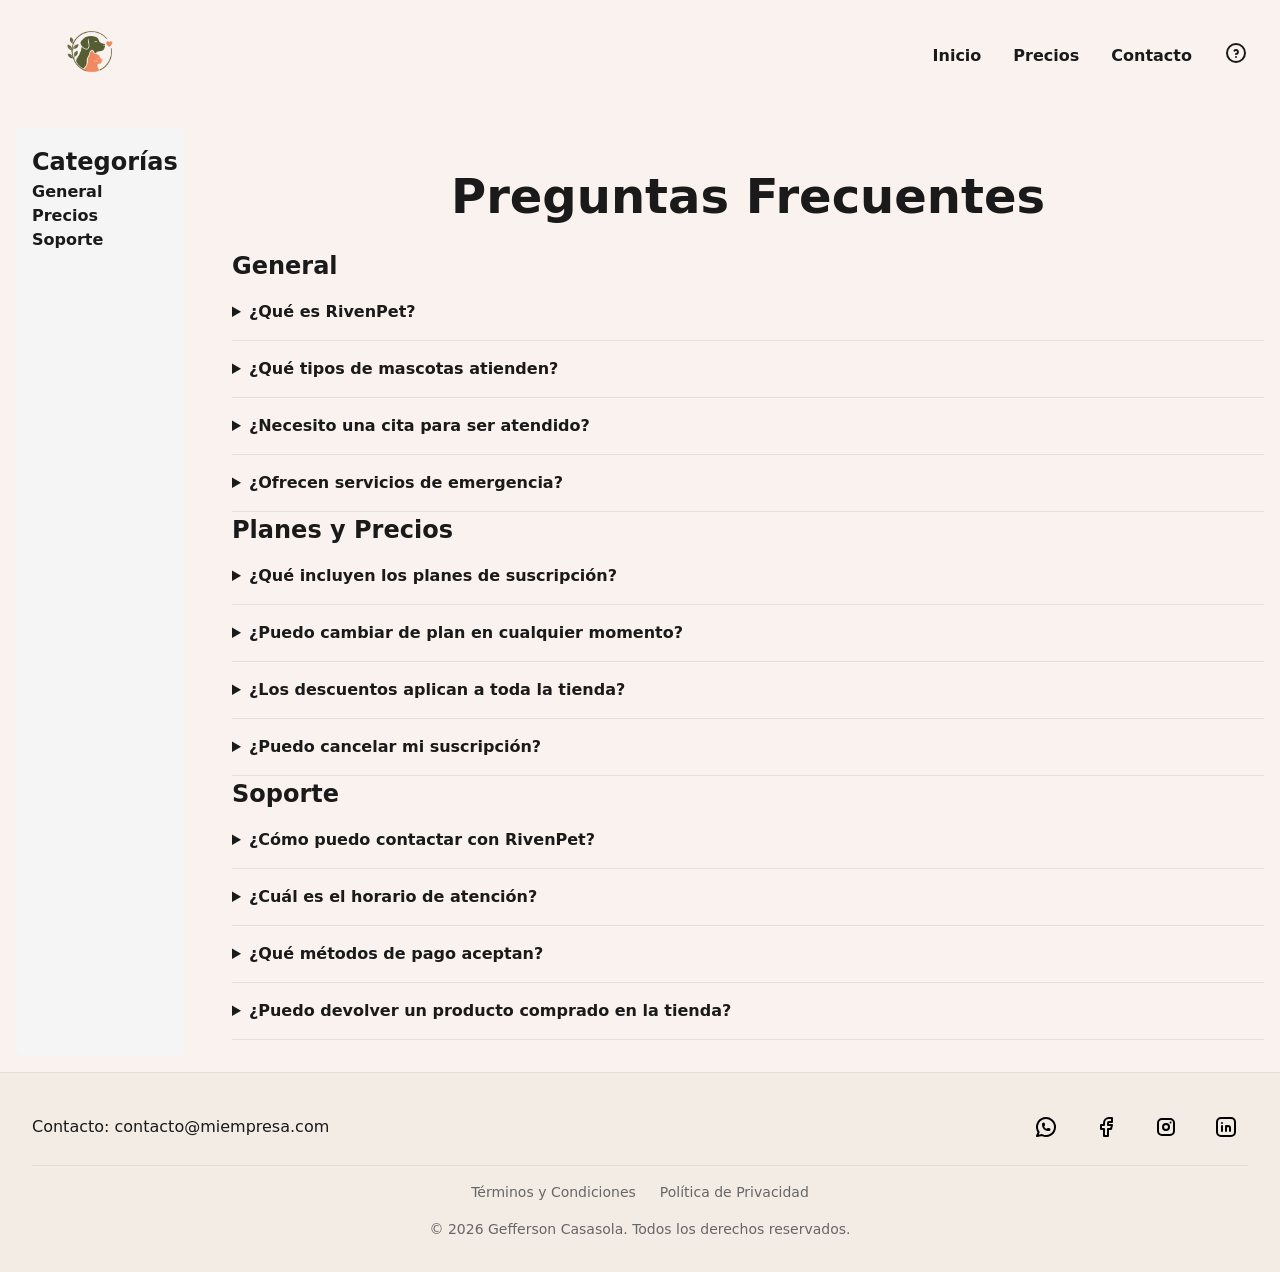
==== faq.html @ 90371ba0 "feat: agregar contenido a la pagina de FAQ" ====
<!doctype html>
<html lang="en">
  <head>
    <meta charset="UTF-8" />
    <meta name="viewport" content="width=device-width, initial-scale=1.0" />
    <link rel="stylesheet" href="css/styles.css" />
    <title>RivenPet | Preguntas Frecuentes</title>
  </head>
  <body class="faq-layout">
    <header>
      <nav>
        <a href="index.html" class="logo"
          ><img src="img/logo-rivenpet.png" alt="logo"
        /></a>
        <a href="index.html">Inicio</a>
        <a href="precios.html">Precios</a>
        <a href="#contacto">Contacto</a>
        <a href="faq.html" id="icono-faq" aria-label="Preguntas frecuentes">
          <svg
            xmlns="http://www.w3.org/2000/svg"
            width="24"
            height="24"
            viewBox="0 0 24 24"
            fill="none"
            stroke="currentColor"
            stroke-width="2"
            stroke-linecap="round"
            stroke-linejoin="round"
            class="icon icon-tabler icons-tabler-outline icon-tabler-help-circle"
          >
            <path stroke="none" d="M0 0h24v24H0z" fill="none" />
            <path d="M3 12a9 9 0 1 0 18 0a9 9 0 0 0 -18 0" />
            <path d="M12 16v.01" />
            <path
              d="M12 13a2 2 0 0 0 .914 -3.782a1.98 1.98 0 0 0 -2.414 .483"
            />
          </svg>
        </a>
      </nav>
    </header>
    <nav class="faq-nav">
      <h2>Categorías</h2>
      <ul>
        <li><a href="#general">General</a></li>
        <li><a href="#precios">Precios</a></li>
        <li><a href="#soporte">Soporte</a></li>
      </ul>
    </nav>
    <main class="faq-main">
      <h1>Preguntas Frecuentes</h1>

      <section id="general">
        <h2>General</h2>

        <details>
          <summary>¿Qué es RivenPet?</summary>
          <p>
            RivenPet es una veterinaria y tienda especializada en el cuidado
            integral de mascotas. Ofrecemos consultas veterinarias, vacunación,
            productos de alimentación premium y planes de bienestar para perros
            y gatos.
          </p>
        </details>

        <details>
          <summary>¿Qué tipos de mascotas atienden?</summary>
          <p>
            Atendemos principalmente perros y gatos de todas las edades. Para
            otras especies, te recomendamos contactarnos previamente para
            confirmar la disponibilidad del servicio.
          </p>
        </details>

        <details>
          <summary>¿Necesito una cita para ser atendido?</summary>
          <p>
            Recomendamos agendar una cita para garantizar una atención más
            rápida, aunque también aceptamos visitas según disponibilidad.
          </p>
        </details>

        <details>
          <summary>¿Ofrecen servicios de emergencia?</summary>
          <p>
            Sí. Contamos con atención para emergencias veterinarias durante
            nuestro horario de atención. Para casos urgentes, comunícate con
            nosotros lo antes posible.
          </p>
        </details>
      </section>

      <section id="precios">
        <h2>Planes y Precios</h2>

        <details>
          <summary>¿Qué incluyen los planes de suscripción?</summary>
          <p>
            Nuestros planes incluyen beneficios como consultas veterinarias,
            descuentos en productos, recordatorios de vacunación y promociones
            exclusivas según el nivel de suscripción elegido.
          </p>
        </details>

        <details>
          <summary>¿Puedo cambiar de plan en cualquier momento?</summary>
          <p>
            Sí. Puedes actualizar o cambiar tu plan cuando lo necesites para
            adaptarlo mejor a las necesidades de tu mascota.
          </p>
        </details>

        <details>
          <summary>¿Los descuentos aplican a toda la tienda?</summary>
          <p>
            Los descuentos aplican a la mayoría de productos y servicios.
            Algunas promociones especiales o productos de terceros pueden estar
            excluidos.
          </p>
        </details>

        <details>
          <summary>¿Puedo cancelar mi suscripción?</summary>
          <p>
            Sí. Puedes cancelar tu suscripción en cualquier momento. Los
            beneficios permanecerán activos hasta el final del período
            contratado.
          </p>
        </details>
      </section>

      <section id="soporte">
        <h2>Soporte</h2>

        <details>
          <summary>¿Cómo puedo contactar con RivenPet?</summary>
          <p>
            Puedes comunicarte con nosotros mediante WhatsApp, correo
            electrónico o nuestras redes sociales. Nuestro equipo estará
            encantado de ayudarte.
          </p>
        </details>

        <details>
          <summary>¿Cuál es el horario de atención?</summary>
          <p>
            Atendemos de lunes a sábado de 9:00 a.m. a 7:00 p.m. Los horarios
            pueden variar en días festivos.
          </p>
        </details>

        <details>
          <summary>¿Qué métodos de pago aceptan?</summary>
          <p>
            Aceptamos tarjetas de crédito y débito, transferencias bancarias y
            pagos mediante billeteras digitales compatibles.
          </p>
        </details>

        <details>
          <summary>¿Puedo devolver un producto comprado en la tienda?</summary>
          <p>
            Sí. Las devoluciones están sujetas a nuestras políticas de cambios y
            devoluciones. El producto debe encontrarse en buen estado y dentro
            del plazo establecido.
          </p>
        </details>
      </section>
    </main>
    <footer>
      <div class="footer-principal">
        <p>Contacto: contacto@miempresa.com</p>

        <div class="redes">
          <a href="#" aria-label="Escríbenos al WhatsApp">
            <img src="img/whatsapp.svg" alt="" width="32" height="32" />
          </a>

          <a href="#" aria-label="Síguenos en Facebook">
            <img src="img/facebook.svg" alt="" width="32" height="32" />
          </a>

          <a href="#" aria-label="Síguenos en Instagram">
            <img src="img/instagram.svg" alt="" width="32" height="32" />
          </a>

          <a href="#" aria-label="Síguenos en LinkedIn">
            <img src="img/linkedin.svg" alt="" width="32" height="32" />
          </a>
        </div>
      </div>

      <div class="footer-legal">
        <a href="#">Términos y Condiciones</a>
        <a href="#">Política de Privacidad</a>
      </div>

      <p class="copyright">
        © 2026 Gefferson Casasola. Todos los derechos reservados.
      </p>
    </footer>
  </body>
</html>
---- css/styles.css ----
* {
  margin: 0;
  padding: 0;
  box-sizing: border-box;
}

:root {
  /* Tipografía */
  --font-text: system-ui, -apple-system, sans-serif;

  /* ===== Colores principales ===== */
  --color-primary: #E98D75;
  --color-primary-dark: #FF7A59;

  /* ===== Colores secundarios ===== */
  --color-secondary: #5F6B3D;
  --color-secondary-light: #7B8A52;

  /* ===== Fondos ===== */
  --color-bg: #F9F2EF;
  --color-surface: #FBF7F4;
  --color-footer: #F3ECE4;
  --color-bg-soft: #f5f5f5;    

  /* ===== Texto ===== */
  --color-text: #1A1A1A;
  --color-text-muted: #666666;
  --color-text-light: #FFF;

  /* ===== Bordes ===== */
  --color-border: #E6DDD3;
  --color-border-light: #E0E0E0;
  --color-border-input: #d8d8d8;

  /* ===== Sombras ===== */
  --shadow-sm: 0 4px 12px rgba(0, 0, 0, 0.05);
  --shadow-md: 0 8px 24px rgba(0, 0, 0, 0.12);
  --shadow-focus: rgba(255, 122, 89, 0.15);
  --shadow-hover: rgba(233, 141, 117, 0.3);

  /* ===== Border radius ===== */
  --radius-4: 4px;
  --radius-6: 6px;
  --radius-8: 8px;
  --radius-12: 12px;

  /* ===== Transiciones ===== */
  --transition-fast: 0.2s ease;
  --transition-medium: 0.25s ease;
  --transition-normal: 0.3s ease;
}

body {
  font-family: var(--font-text);
  line-height: 1.5;
  color: var(--color-text);
  background-color: var(--color-bg);
}

header nav {
  display: flex;
  align-items: center;
  gap: 2rem;
  padding: 1rem 2rem;
}

nav a {
  text-decoration: none;
  color: var(--color-text);
  font-weight: 700;
  transition: color var(--transition-fast);
}

nav a:hover {
  color: var(--color-primary-dark);
}

header nav .logo {
  margin-right: auto;
  display: flex;
  align-items: center;
  gap: 0.5rem;
}

header nav .logo img {
  width: 120px;
  height: auto;
  display: block;
}

#hero {
  display: flex;
  flex-direction: column;
  align-items: center;
  gap: 2rem;
  padding: 2rem;
  text-align: center;
}

#hero img {
  max-width: 100%;
  height: auto;
}

h1 {
  font-size: 2.5rem;
}

#hero .texto-destacado {
  color: var(--color-primary-dark);
}

#caracteristicas {
  padding: 2rem;
  text-align: center;
}

.cards {
  display: flex;
  flex-wrap: wrap;
  gap: 16px;
  margin-top: 16px;
}

.card {
  flex-basis: 280px;
  flex-grow: 1;
  padding: 1rem;
  border: 1px solid var(--color-border-light);
  border-radius: var(--radius-8);
  background: var(--color-surface);
  text-align: center;
  transition:
    transform var(--transition-medium),
    box-shadow var(--transition-medium);
}

.card:hover {
  transform: translateY(-6px);
  box-shadow: 0 8px 24px var(--shadow-md);
}

#galeria {
  padding: 32px;
  text-align: center;
}

.galeria {
  display: flex;
  flex-wrap: wrap;
  gap: 8px;
  margin-top: 16px;
}

.galeria figure {
  flex: 0 0 100%;
  margin: 0;
}

.galeria img {
  width: 100%;
  height: auto;
  display: block;
  border-radius: var(--radius-4);
  transition:
    transform var(--transition-normal),
    opacity var(--transition-normal);
}

.galeria img:hover {
  transform: scale(1.03);
  opacity: 0.9;
}

.galeria figcaption {
  margin-top: 8px;
  font-size: 0.9rem;
}

#contacto {
  display: flex;
  flex-direction: column;
  align-items: center;
  text-align: center;
  padding: 3rem 2rem;
}

#contacto h2 {
  margin-bottom: 1.5rem;
}

#contacto form {
  display: flex;
  flex-direction: column;
  gap: 0.75rem;
  width: 100%;
  max-width: 600px;
  margin: 0 auto;
  padding: 2rem;
  background-color: var(--color-surface);
  border: 1px solid var(--color-border);
  border-radius: var(--radius-12);
  box-shadow: 0 4px 12px var(--shadow-sm);
}

#contacto label {
  text-align: left;
  font-weight: 600;
}

#contacto input,
#contacto textarea {
  padding: 0.75rem;
  border: 1px solid var(--color-border-input);
  border-radius: var(--radius-6);
  font: inherit;
  background-color: var(--color-text-light);
}

#contacto textarea {
  min-height: 120px;
  resize: vertical;
}

#contacto input:focus,
#contacto textarea:focus {
  outline: none;
  border-color: var(--color-primary-dark);
  box-shadow: 0 0 0 3px var(--shadow-focus);
}

#contacto button {
  margin-top: 1rem;
  padding: 0.75rem;
  background: var(--color-primary);
  color: var(--color-text-light);
  border: none;
  border-radius: var(--radius-6);
  font-weight: 600;
  cursor: pointer;
  transition:
    background-color var(--transition-fast),
    transform var(--transition-fast),
    box-shadow var(--transition-fast);
}

#contacto button:hover {
  background: var(--color-primary-dark);
  transform: translateY(-2px);
  box-shadow: 0 4px 12px var(--shadow-hover);
}

footer {
  display: flex;
  flex-direction: column;
  gap: 1rem;
  padding: 2rem;
  background-color: var(--color-footer);
  border-top: 1px solid var(--color-border);
}

.footer-principal {
  display: flex;
  flex-direction: column;
  align-items: center;
  gap: 1rem;
  text-align: center;
}

.redes {
  display: flex;
  gap: 1rem;
}

.redes a {
  display: flex;
  justify-content: center;
  align-items: center;
  width: 44px;
  height: 44px;
  border-radius: 50%;
  transition: transform var(--transition-fast);
}

.redes a:hover {
  transform: translateY(-2px);
  background-color: var(--color-primary-dark);
}

.redes img {
  width: 24px;
  height: 24px;
}

.footer-legal {
  display: flex;
  justify-content: center;
  gap: 1.5rem;
  padding-top: 1rem;
  border-top: 1px solid var(--color-border);
  flex-wrap: wrap;
}

.footer-legal a {
  text-decoration: none;
  color: var(--color-text-muted);
  font-size: 0.875rem;
}

.footer-legal a:hover {
  color: var(--color-primary-dark);
}

.copyright {
  font-size: 0.875rem;
  color: var(--color-text-muted);
  text-align: center;
}

/* ========================= PRECIOS.HTML ========================= */
.planes {
  display: grid;
  gap: 24px;
  padding: 32px;
  margin: 0 auto;
}

.plan {
  border: 1px solid var(--color-border-light);
  border-radius: 8px;
  padding: 24px;
  background: #fff;
  height: 300px;
  display: flex;
  flex-direction: column;
  justify-content: space-between;
  align-items: center;
}

.plan .precio {
  font-size: 32px;
  font-weight: 700;
  margin: 16px 0;
}

#content-precios {
  text-align: center;
}

.plan ul {
  list-style: none;
  text-align: center;
}


.plan a {
  color: #1a1a1a;
  text-decoration: none;
  border: #1a1a1a 1px solid;
  border-radius: 5px;
  padding: 4px 12px;
}

.clientes {
  padding: 32px;
  margin: 0 auto;
}

.logos {
  display: grid;
  grid-template-columns: repeat(auto-fit, minmax(150px, 1fr));
  gap: 16px;
  margin-top: 16px;
}

.logo-cliente {
  background: #f5f5f5;
  padding: 24px;
  text-align: center;
  font-weight: 700;
  border-radius: 8px;
}

/* ========================= FAQ.HTML ========================= */

/* BASE: móvil — todo apilado en 1 columna */
.faq-layout {
  display: grid;
  grid-template-areas:
    "header"
    "nav"
    "main"
    "footer";
  grid-template-columns: 1fr;
  gap: 16px;
  min-height: 100vh;

}

.faq-layout header {
  grid-area: header;
}

.faq-nav {
  grid-area: nav;


  padding: 16px;
  margin: 0px 16px;
  background: #f5f5f5;
  border-radius: 8px;
}

.faq-main {
  grid-area: main;

  padding: 16px;
}

.faq-layout footer {
  grid-area: footer;
}


.faq-nav ul {
  list-style: none;
  padding: 0;
}

.faq-main details {
  border-bottom: 1px solid var(--color-border-light);
  padding: 16px 0;
}

.faq-main summary {
  font-weight: 600;
  cursor: pointer;
}

.faq-layout h1 {
   padding: 16px;
   text-align: center;
}

/* ===== TABLET (640px en adelante) ===== */
@media (min-width: 640px) {
  h1 {
    font-size: 3rem;
  }
  #contacto form {
    max-width: 600px;
  }
  .galeria figure {
    flex: 0 0 calc(50% - 4px);
  }
  .planes {
    grid-template-columns: repeat(2, 1fr);
  }
  .faq-layout {
    grid-template-areas:
      "header header"
      "nav    main"
      "footer footer";
    grid-template-columns: 200px 1fr;
    grid-template-rows: auto 1fr auto;
  }
}

/* ===== ESCRITORIO (1024px en adelante) ===== */
@media (min-width: 1024px) {
  #hero {
    flex-direction: row;
    text-align: left;
  }
  #hero img {
    max-width: 50%;
  }
  #hero p {
    max-width: 80%;
  }
  #contacto {
    padding: 4rem 2rem;
  }
  .galeria figure {
    flex: 0 0 calc(25% - 6px);
  }
  .footer-principal {
    flex-direction: row;
    justify-content: space-between;
    text-align: left;
  }
  .planes {
    grid-template-columns: repeat(4, 1fr);   /* equivale a 1fr 1fr 1fr 1fr */
  }
}
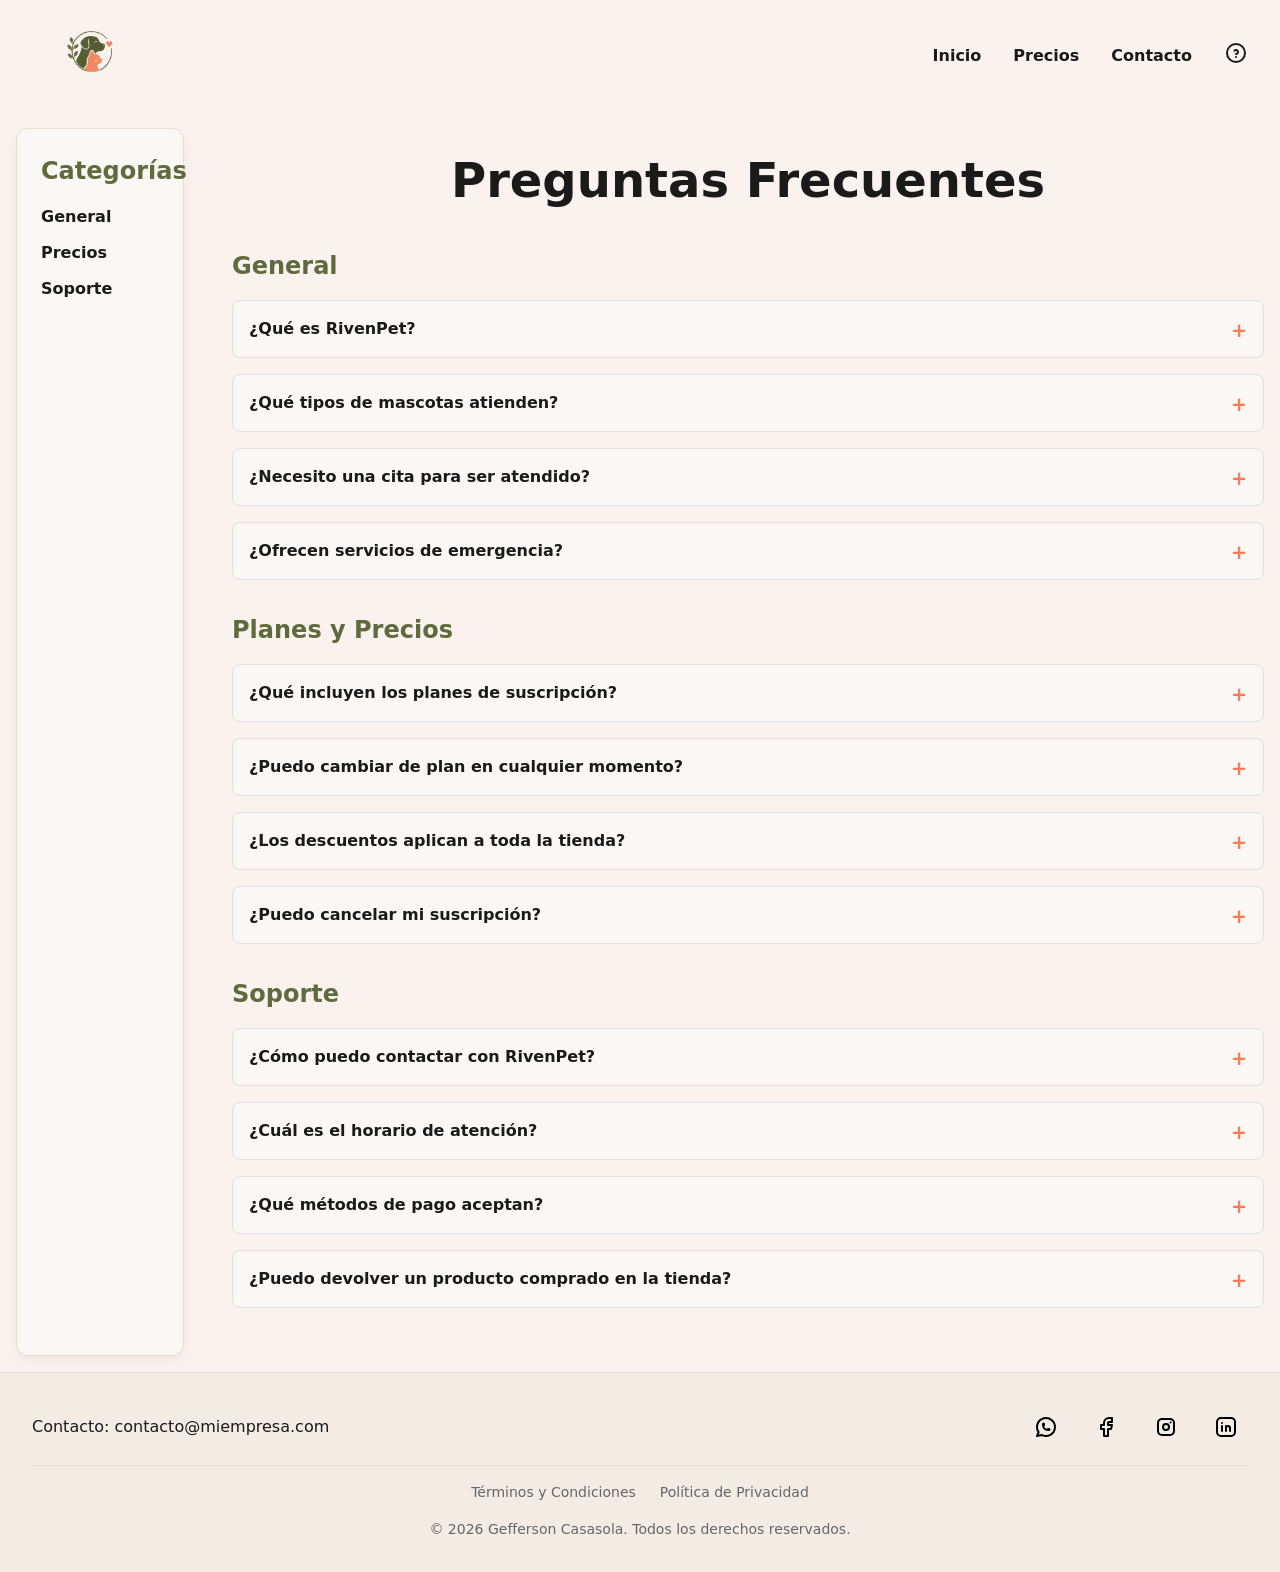
==== commit b6774169: "feat: mejora diseño y experiencia visual de faq" ====
--- a/faq.html
+++ b/faq.html
@@ -1,5 +1,5 @@
 <!doctype html>
-<html lang="en">
+<html lang="es">
   <head>
     <meta charset="UTF-8" />
     <meta name="viewport" content="width=device-width, initial-scale=1.0" />
--- a/css/styles.css
+++ b/css/styles.css
@@ -209,7 +209,8 @@
 }
 
 #contacto input,
-#contacto textarea {
+#contacto textarea,
+#contacto select {
   padding: 0.75rem;
   border: 1px solid var(--color-border-input);
   border-radius: var(--radius-6);
@@ -223,7 +224,8 @@
 }
 
 #contacto input:focus,
-#contacto textarea:focus {
+#contacto textarea:focus,
+#contacto select:focus {
   outline: none;
   border-color: var(--color-primary-dark);
   box-shadow: 0 0 0 3px var(--shadow-focus);
@@ -318,6 +320,16 @@
 }
 
 /* ========================= PRECIOS.HTML ========================= */
+
+#content-precios {
+  text-align: center;
+  padding: 2rem;
+}
+
+#content-precios p {
+  color: var(--color-text-muted);
+}
+
 .planes {
   display: grid;
   gap: 24px;
@@ -326,44 +338,84 @@
 }
 
 .plan {
+  display: flex;
+  flex-direction: column;
+  align-items: center;
+  justify-content: space-between;
+
+  padding: 24px;
+  background: var(--color-surface);
+
   border: 1px solid var(--color-border-light);
-  border-radius: 8px;
-  padding: 24px;
-  background: #fff;
-  height: 300px;
-  display: flex;
-  flex-direction: column;
-  justify-content: space-between;
-  align-items: center;
+  border-radius: var(--radius-12);
+
+  text-align: center;
+
+  transition:
+    transform var(--transition-medium),
+    box-shadow var(--transition-medium);
+}
+
+.plan:hover {
+  transform: translateY(-6px);
+  box-shadow: var(--shadow-md);
+}
+
+.plan h2 {
+  color: var(--color-secondary);
 }
 
 .plan .precio {
-  font-size: 32px;
+  font-size: 2rem;
   font-weight: 700;
+  color: var(--color-primary-dark);
   margin: 16px 0;
-}
-
-#content-precios {
-  text-align: center;
 }
 
 .plan ul {
   list-style: none;
-  text-align: center;
-}
-
+  display: flex;
+  flex-direction: column;
+  gap: 0.75rem;
+
+  margin: 1rem 0;
+  padding: 0;
+}
+
+.plan li {
+  color: var(--color-text-muted);
+}
 
 .plan a {
-  color: #1a1a1a;
+  display: inline-block;
+
+  padding: 0.75rem 1rem;
+
+  color: var(--color-text-light);
+  background-color: var(--color-primary);
+
   text-decoration: none;
-  border: #1a1a1a 1px solid;
-  border-radius: 5px;
-  padding: 4px 12px;
+  font-weight: 600;
+
+  border-radius: var(--radius-6);
+
+  transition:
+    background-color var(--transition-fast),
+    transform var(--transition-fast);
+}
+
+.plan a:hover {
+  background-color: var(--color-primary-dark);
+  transform: translateY(-2px);
 }
 
 .clientes {
   padding: 32px;
-  margin: 0 auto;
+  text-align: center;
+}
+
+.clientes h2 {
+  margin-bottom: 1rem;
 }
 
 .logos {
@@ -374,11 +426,23 @@
 }
 
 .logo-cliente {
-  background: #f5f5f5;
   padding: 24px;
-  text-align: center;
+
+  background: var(--color-bg-soft);
+
+  border: 1px solid var(--color-border-light);
+  border-radius: var(--radius-8);
+
   font-weight: 700;
-  border-radius: 8px;
+
+  transition:
+    transform var(--transition-fast),
+    box-shadow var(--transition-fast);
+}
+
+.logo-cliente:hover {
+  transform: translateY(-3px);
+  box-shadow: var(--shadow-sm);
 }
 
 /* ========================= FAQ.HTML ========================= */
@@ -394,7 +458,6 @@
   grid-template-columns: 1fr;
   gap: 16px;
   min-height: 100vh;
-
 }
 
 .faq-layout header {
@@ -404,42 +467,110 @@
 .faq-nav {
   grid-area: nav;
 
-
-  padding: 16px;
-  margin: 0px 16px;
-  background: #f5f5f5;
-  border-radius: 8px;
-}
-
-.faq-main {
-  grid-area: main;
-
-  padding: 16px;
-}
-
-.faq-layout footer {
-  grid-area: footer;
-}
-
+  padding: 24px;
+  margin: 0 16px;
+
+  background: var(--color-surface);
+  border: 1px solid var(--color-border);
+  border-radius: var(--radius-12);
+
+  box-shadow: var(--shadow-sm);
+}
+
+.faq-nav h2 {
+  margin-bottom: 1rem;
+  color: var(--color-secondary);
+}
 
 .faq-nav ul {
   list-style: none;
   padding: 0;
 }
 
+.faq-nav li + li {
+  margin-top: 0.75rem;
+}
+
+.faq-nav a {
+  color: var(--color-text);
+  text-decoration: none;
+  font-weight: 600;
+
+  transition: color var(--transition-fast);
+}
+
+.faq-nav a:hover {
+  color: var(--color-primary-dark);
+}
+
+.faq-main {
+  grid-area: main;
+  padding: 16px;
+}
+
+.faq-layout h1 {
+  text-align: center;
+  margin-bottom: 2rem;
+}
+
+.faq-main section {
+  margin-bottom: 2rem;
+}
+
+.faq-main h2 {
+  margin-bottom: 1rem;
+  color: var(--color-secondary);
+}
+
 .faq-main details {
-  border-bottom: 1px solid var(--color-border-light);
-  padding: 16px 0;
+  background: var(--color-surface);
+
+  border: 1px solid var(--color-border-light);
+  border-radius: var(--radius-8);
+
+  margin-bottom: 1rem;
+  padding: 1rem;
+
+  transition:
+    box-shadow var(--transition-fast),
+    transform var(--transition-fast);
+}
+
+.faq-main details:hover {
+  box-shadow: var(--shadow-sm);
+  transform: translateY(-2px);
 }
 
 .faq-main summary {
   font-weight: 600;
   cursor: pointer;
-}
-
-.faq-layout h1 {
-   padding: 16px;
-   text-align: center;
+  list-style: none;
+}
+
+.faq-main summary::-webkit-details-marker {
+  display: none;
+}
+
+.faq-main summary::after {
+  content: "+";
+  float: right;
+  color: var(--color-primary-dark);
+  font-size: 1.2rem;
+  font-weight: 700;
+}
+
+.faq-main details[open] summary::after {
+  content: "-";
+}
+
+.faq-main details p {
+  margin-top: 1rem;
+  color: var(--color-text-muted);
+  line-height: 1.6;
+}
+
+.faq-layout footer {
+  grid-area: footer;
 }
 
 /* ===== TABLET (640px en adelante) ===== */
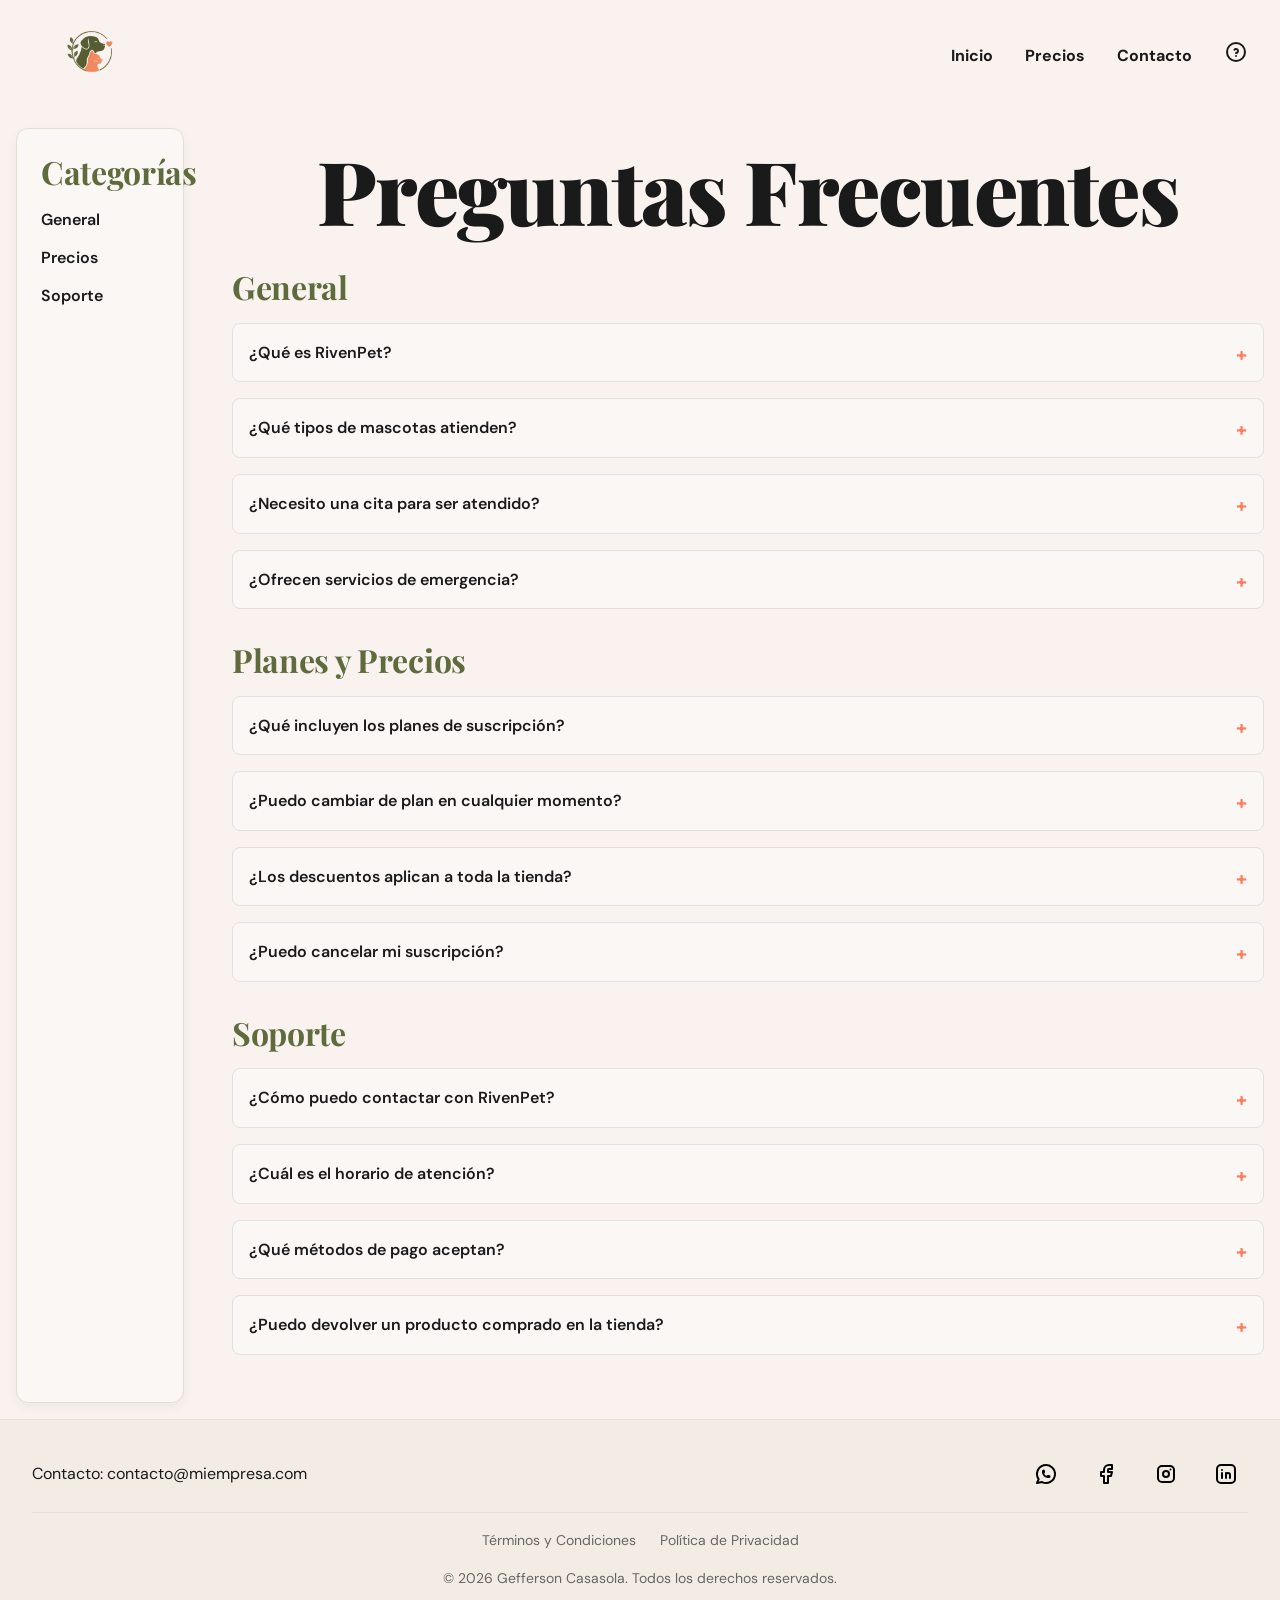
==== commit 08553ebd: "feat: add Playfair Display + DM Sans and asymmetric hero - Replace system-ui with Playfair Display (" ====
--- a/faq.html
+++ b/faq.html
@@ -3,6 +3,9 @@
   <head>
     <meta charset="UTF-8" />
     <meta name="viewport" content="width=device-width, initial-scale=1.0" />
+    <link rel="preconnect" href="https://fonts.googleapis.com" />
+    <link rel="preconnect" href="https://fonts.gstatic.com" crossorigin />
+    <link href="https://fonts.googleapis.com/css2?family=Playfair+Display:ital,wght@0,700;0,900;1,700&family=DM+Sans:wght@400;500;600&display=swap" rel="stylesheet" />
     <link rel="stylesheet" href="css/styles.css" />
     <title>RivenPet | Preguntas Frecuentes</title>
   </head>
@@ -12,32 +15,72 @@
         <a href="index.html" class="logo"
           ><img src="img/logo-rivenpet.png" alt="logo"
         /></a>
+        <div class="nav-links">
+          <a href="index.html">Inicio</a>
+          <a href="precios.html">Precios</a>
+          <a href="#contacto">Contacto</a>
+          <a href="faq.html" id="icono-faq" aria-label="Preguntas frecuentes">
+            <svg
+              xmlns="http://www.w3.org/2000/svg"
+              width="24"
+              height="24"
+              viewBox="0 0 24 24"
+              fill="none"
+              stroke="currentColor"
+              stroke-width="2"
+              stroke-linecap="round"
+              stroke-linejoin="round"
+              class="icon icon-tabler icons-tabler-outline icon-tabler-help-circle"
+            >
+              <path stroke="none" d="M0 0h24v24H0z" fill="none" />
+              <path d="M3 12a9 9 0 1 0 18 0a9 9 0 0 0 -18 0" />
+              <path d="M12 16v.01" />
+              <path
+                d="M12 13a2 2 0 0 0 .914 -3.782a1.98 1.98 0 0 0 -2.414 .483"
+              />
+            </svg>
+          </a>
+        </div>
+        <button
+          class="btn-hamburger"
+          aria-label="Abrir menú"
+          aria-expanded="false"
+          aria-controls="mobile-menu"
+        >
+          <span></span>
+          <span></span>
+          <span></span>
+        </button>
+      </nav>
+    </header>
+
+    <div class="nav-overlay" id="nav-overlay" aria-hidden="true"></div>
+    <div class="mobile-menu" id="mobile-menu" aria-hidden="true">
+      <nav>
         <a href="index.html">Inicio</a>
         <a href="precios.html">Precios</a>
         <a href="#contacto">Contacto</a>
-        <a href="faq.html" id="icono-faq" aria-label="Preguntas frecuentes">
+        <a href="faq.html" id="icono-faq-mobile" aria-label="Preguntas frecuentes">
           <svg
             xmlns="http://www.w3.org/2000/svg"
-            width="24"
-            height="24"
+            width="20"
+            height="20"
             viewBox="0 0 24 24"
             fill="none"
             stroke="currentColor"
             stroke-width="2"
             stroke-linecap="round"
             stroke-linejoin="round"
-            class="icon icon-tabler icons-tabler-outline icon-tabler-help-circle"
           >
             <path stroke="none" d="M0 0h24v24H0z" fill="none" />
             <path d="M3 12a9 9 0 1 0 18 0a9 9 0 0 0 -18 0" />
             <path d="M12 16v.01" />
-            <path
-              d="M12 13a2 2 0 0 0 .914 -3.782a1.98 1.98 0 0 0 -2.414 .483"
-            />
+            <path d="M12 13a2 2 0 0 0 .914 -3.782a1.98 1.98 0 0 0 -2.414 .483" />
           </svg>
+          Preguntas frecuentes
         </a>
       </nav>
-    </header>
+    </div>
     <nav class="faq-nav">
       <h2>Categorías</h2>
       <ul>
@@ -198,5 +241,30 @@
         © 2026 Gefferson Casasola. Todos los derechos reservados.
       </p>
     </footer>
+    <script>
+      const hamburger = document.querySelector('.btn-hamburger');
+      const mobileMenu = document.getElementById('mobile-menu');
+      const overlay = document.getElementById('nav-overlay');
+
+      function toggleMenu(open) {
+        hamburger.classList.toggle('is-open', open);
+        mobileMenu.classList.toggle('is-open', open);
+        overlay.classList.toggle('is-visible', open);
+        hamburger.setAttribute('aria-expanded', open);
+        mobileMenu.setAttribute('aria-hidden', !open);
+        document.body.style.overflow = open ? 'hidden' : '';
+      }
+
+      hamburger.addEventListener('click', () => {
+        const isOpen = mobileMenu.classList.contains('is-open');
+        toggleMenu(!isOpen);
+      });
+
+      overlay.addEventListener('click', () => toggleMenu(false));
+
+      mobileMenu.querySelectorAll('a').forEach(link => {
+        link.addEventListener('click', () => toggleMenu(false));
+      });
+    </script>
   </body>
 </html>
--- a/css/styles.css
+++ b/css/styles.css
@@ -6,7 +6,16 @@
 
 :root {
   /* Tipografía */
-  --font-text: system-ui, -apple-system, sans-serif;
+  --font-display: 'Playfair Display', Georgia, serif;
+  --font-text: 'DM Sans', system-ui, -apple-system, sans-serif;
+
+  /* Escala tipográfica fluida */
+  --text-sm: clamp(0.8rem, 1.5vw, 0.875rem);
+  --text-base: clamp(0.95rem, 1.8vw, 1rem);
+  --text-lg: clamp(1.05rem, 2vw, 1.125rem);
+  --text-xl: clamp(1.2rem, 2.5vw, 1.5rem);
+  --text-2xl: clamp(1.5rem, 3vw, 2rem);
+  --text-hero: clamp(2.8rem, 7vw, 5.5rem);
 
   /* ===== Colores principales ===== */
   --color-primary: #E98D75;
@@ -52,7 +61,8 @@
 
 body {
   font-family: var(--font-text);
-  line-height: 1.5;
+  font-size: var(--text-base);
+  line-height: 1.6;
   color: var(--color-text);
   background-color: var(--color-bg);
 }
@@ -88,26 +98,274 @@
   display: block;
 }
 
+/* ========================= MOBILE NAV ========================= */
+
+.nav-links {
+  display: flex;
+  align-items: center;
+  gap: 2rem;
+}
+
+.btn-hamburger {
+  display: none;
+  flex-direction: column;
+  justify-content: center;
+  align-items: center;
+  gap: 5px;
+  width: 40px;
+  height: 40px;
+  background: none;
+  border: none;
+  cursor: pointer;
+  padding: 4px;
+  border-radius: var(--radius-6);
+  transition: background-color var(--transition-fast);
+  z-index: 1001;
+}
+
+.btn-hamburger:hover {
+  background-color: var(--color-border);
+}
+
+.btn-hamburger span {
+  display: block;
+  width: 22px;
+  height: 2px;
+  background-color: var(--color-text);
+  border-radius: 2px;
+  transition:
+    transform var(--transition-medium),
+    opacity var(--transition-medium);
+  transform-origin: center;
+}
+
+/* Animación a X al abrir */
+.btn-hamburger.is-open span:nth-child(1) {
+  transform: translateY(7px) rotate(45deg);
+}
+.btn-hamburger.is-open span:nth-child(2) {
+  opacity: 0;
+  transform: scaleX(0);
+}
+.btn-hamburger.is-open span:nth-child(3) {
+  transform: translateY(-7px) rotate(-45deg);
+}
+
+/* Overlay oscuro */
+.nav-overlay {
+  display: none;
+  position: fixed;
+  inset: 0;
+  background: rgba(0, 0, 0, 0.4);
+  z-index: 998;
+  opacity: 0;
+  transition: opacity var(--transition-normal);
+}
+
+.nav-overlay.is-visible {
+  display: block;
+  opacity: 1;
+}
+
+/* Menú móvil deslizante */
+.mobile-menu {
+  display: none;
+  position: fixed;
+  top: 0;
+  left: 0;
+  right: 0;
+  z-index: 999;
+  background: var(--color-surface);
+  border-bottom: 1px solid var(--color-border);
+  box-shadow: var(--shadow-md);
+  padding: 5rem 2rem 2rem;
+  transform: translateY(-100%);
+  transition: transform var(--transition-medium);
+}
+
+.mobile-menu.is-open {
+  transform: translateY(0);
+}
+
+.mobile-menu nav {
+  display: flex;
+  flex-direction: column;
+  gap: 0.25rem;
+}
+
+.mobile-menu nav a {
+  display: block;
+  padding: 0.85rem 1rem;
+  font-size: 1.05rem;
+  font-weight: 700;
+  color: var(--color-text);
+  text-decoration: none;
+  border-radius: var(--radius-8);
+  transition:
+    background-color var(--transition-fast),
+    color var(--transition-fast);
+}
+
+.mobile-menu nav a:hover {
+  background-color: var(--color-border);
+  color: var(--color-primary-dark);
+}
+
+.mobile-menu nav a#icono-faq-mobile {
+  display: flex;
+  align-items: center;
+  gap: 0.5rem;
+}
+
+@media (max-width: 639px) {
+  .btn-hamburger {
+    display: flex;
+  }
+
+  .nav-links {
+    display: none;
+  }
+
+  .mobile-menu {
+    display: block;
+  }
+}
+
 #hero {
+  display: grid;
+  grid-template-columns: 1fr;
+  gap: 3rem;
+  padding: clamp(3rem, 8vw, 6rem) clamp(1.5rem, 5vw, 4rem);
+  min-height: 85vh;
+  align-items: center;
+  overflow: hidden;
+  position: relative;
+}
+
+/* Acento decorativo de fondo */
+#hero::before {
+  content: '';
+  position: absolute;
+  top: -10%;
+  right: -5%;
+  width: clamp(280px, 45vw, 560px);
+  height: clamp(280px, 45vw, 560px);
+  background: radial-gradient(circle, rgba(233, 141, 117, 0.18) 0%, transparent 70%);
+  border-radius: 50%;
+  pointer-events: none;
+  z-index: 0;
+}
+
+.hero-text {
+  position: relative;
+  z-index: 1;
   display: flex;
   flex-direction: column;
-  align-items: center;
-  gap: 2rem;
-  padding: 2rem;
-  text-align: center;
+  gap: 1.5rem;
+}
+
+.hero-eyebrow {
+  font-family: var(--font-text);
+  font-size: var(--text-sm);
+  font-weight: 600;
+  letter-spacing: 0.18em;
+  text-transform: uppercase;
+  color: var(--color-primary-dark);
+}
+
+h1 {
+  font-family: var(--font-display);
+  font-size: var(--text-hero);
+  font-weight: 900;
+  line-height: 1.05;
+  letter-spacing: -0.02em;
+  color: var(--color-text);
+}
+
+h1 em.texto-destacado {
+  font-style: italic;
+  color: var(--color-primary-dark);
+  display: inline;
+}
+
+.hero-desc {
+  font-size: var(--text-lg);
+  color: var(--color-text-muted);
+  max-width: 46ch;
+  line-height: 1.7;
+}
+
+.hero-actions {
+  display: flex;
+  flex-wrap: wrap;
+  gap: 1rem;
+  margin-top: 0.5rem;
+}
+
+.btn {
+  display: inline-block;
+  padding: 0.85rem 1.75rem;
+  font-family: var(--font-text);
+  font-size: var(--text-base);
+  font-weight: 600;
+  border-radius: var(--radius-6);
+  text-decoration: none;
+  transition:
+    background-color var(--transition-fast),
+    transform var(--transition-fast),
+    box-shadow var(--transition-fast);
+}
+
+.btn-primary {
+  background: var(--color-primary);
+  color: var(--color-text-light);
+}
+
+.btn-primary:hover {
+  background: var(--color-primary-dark);
+  transform: translateY(-2px);
+  box-shadow: 0 8px 20px var(--shadow-hover);
+}
+
+.btn-ghost {
+  background: transparent;
+  color: var(--color-text);
+  border: 1.5px solid var(--color-border);
+}
+
+.btn-ghost:hover {
+  border-color: var(--color-primary-dark);
+  color: var(--color-primary-dark);
+  transform: translateY(-2px);
+}
+
+.hero-image-wrap {
+  position: relative;
+  z-index: 1;
 }
 
 #hero img {
-  max-width: 100%;
+  width: 100%;
+  max-width: 520px;
   height: auto;
-}
-
-h1 {
-  font-size: 2.5rem;
-}
-
-#hero .texto-destacado {
-  color: var(--color-primary-dark);
+  display: block;
+  margin: 0 auto;
+  border-radius: var(--radius-12);
+}
+
+h2 {
+  font-family: var(--font-display);
+  font-size: var(--text-2xl);
+  font-weight: 700;
+  line-height: 1.2;
+  letter-spacing: -0.01em;
+}
+
+h3 {
+  font-family: var(--font-display);
+  font-size: var(--text-xl);
+  font-weight: 700;
+  line-height: 1.3;
 }
 
 #caracteristicas {
@@ -575,9 +833,6 @@
 
 /* ===== TABLET (640px en adelante) ===== */
 @media (min-width: 640px) {
-  h1 {
-    font-size: 3rem;
-  }
   #contacto form {
     max-width: 600px;
   }
@@ -600,14 +855,17 @@
 /* ===== ESCRITORIO (1024px en adelante) ===== */
 @media (min-width: 1024px) {
   #hero {
-    flex-direction: row;
-    text-align: left;
+    grid-template-columns: 1fr 1fr;
+    min-height: 90vh;
+    gap: 4rem;
   }
   #hero img {
-    max-width: 50%;
-  }
-  #hero p {
-    max-width: 80%;
+    max-width: 100%;
+    border-radius: var(--radius-12);
+  }
+  .hero-image-wrap {
+    /* desplaza la imagen ligeramente fuera del grid para tensión asimétrica */
+    margin-right: clamp(-2rem, -3vw, -4rem);
   }
   #contacto {
     padding: 4rem 2rem;
@@ -621,6 +879,6 @@
     text-align: left;
   }
   .planes {
-    grid-template-columns: repeat(4, 1fr);   /* equivale a 1fr 1fr 1fr 1fr */
-  }
-}
+    grid-template-columns: repeat(4, 1fr);
+  }
+}
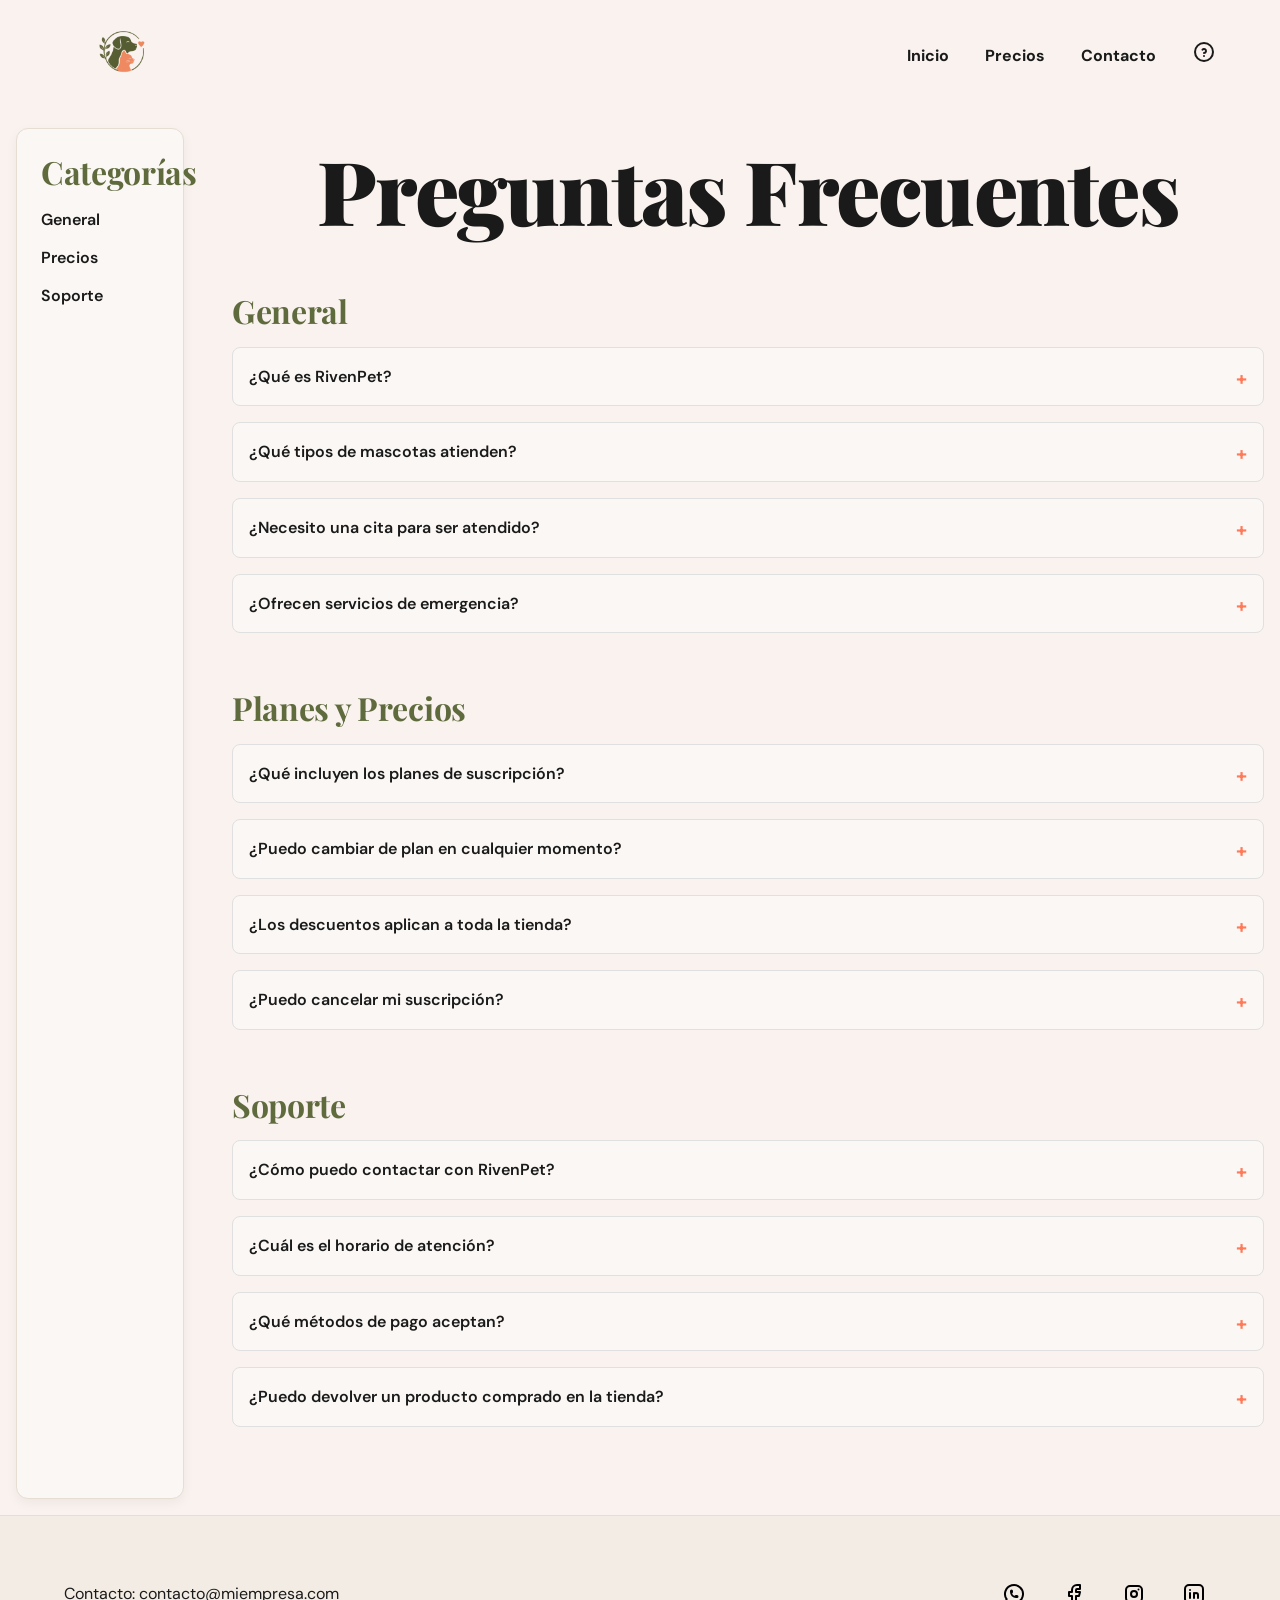
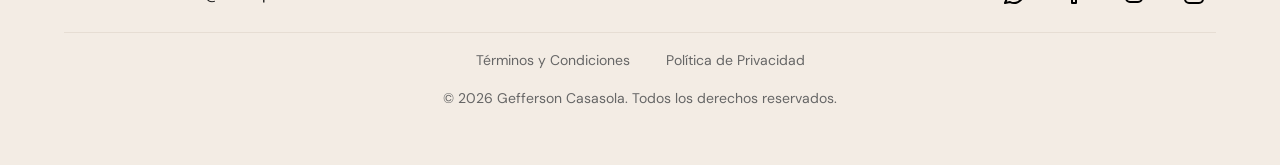
==== commit 5c65bf13: "feat: add scroll reveal with IntersectionObserver - Add declarative [data-reveal] system with 6 vari" ====
--- a/faq.html
+++ b/faq.html
@@ -90,12 +90,12 @@
       </ul>
     </nav>
     <main class="faq-main">
-      <h1>Preguntas Frecuentes</h1>
+      <h1 data-reveal="up">Preguntas Frecuentes</h1>
 
       <section id="general">
-        <h2>General</h2>
-
-        <details>
+        <h2 data-reveal="up">General</h2>
+
+        <details data-reveal="up" style="--delay:0ms">
           <summary>¿Qué es RivenPet?</summary>
           <p>
             RivenPet es una veterinaria y tienda especializada en el cuidado
@@ -105,7 +105,7 @@
           </p>
         </details>
 
-        <details>
+        <details data-reveal="up" style="--delay:60ms">
           <summary>¿Qué tipos de mascotas atienden?</summary>
           <p>
             Atendemos principalmente perros y gatos de todas las edades. Para
@@ -114,7 +114,7 @@
           </p>
         </details>
 
-        <details>
+        <details data-reveal="up" style="--delay:120ms">
           <summary>¿Necesito una cita para ser atendido?</summary>
           <p>
             Recomendamos agendar una cita para garantizar una atención más
@@ -122,7 +122,7 @@
           </p>
         </details>
 
-        <details>
+        <details data-reveal="up" style="--delay:180ms">
           <summary>¿Ofrecen servicios de emergencia?</summary>
           <p>
             Sí. Contamos con atención para emergencias veterinarias durante
@@ -133,9 +133,9 @@
       </section>
 
       <section id="precios">
-        <h2>Planes y Precios</h2>
-
-        <details>
+        <h2 data-reveal="up">Planes y Precios</h2>
+
+        <details data-reveal="up" style="--delay:0ms">
           <summary>¿Qué incluyen los planes de suscripción?</summary>
           <p>
             Nuestros planes incluyen beneficios como consultas veterinarias,
@@ -144,7 +144,7 @@
           </p>
         </details>
 
-        <details>
+        <details data-reveal="up" style="--delay:60ms">
           <summary>¿Puedo cambiar de plan en cualquier momento?</summary>
           <p>
             Sí. Puedes actualizar o cambiar tu plan cuando lo necesites para
@@ -152,7 +152,7 @@
           </p>
         </details>
 
-        <details>
+        <details data-reveal="up" style="--delay:120ms">
           <summary>¿Los descuentos aplican a toda la tienda?</summary>
           <p>
             Los descuentos aplican a la mayoría de productos y servicios.
@@ -161,7 +161,7 @@
           </p>
         </details>
 
-        <details>
+        <details data-reveal="up" style="--delay:180ms">
           <summary>¿Puedo cancelar mi suscripción?</summary>
           <p>
             Sí. Puedes cancelar tu suscripción en cualquier momento. Los
@@ -172,9 +172,9 @@
       </section>
 
       <section id="soporte">
-        <h2>Soporte</h2>
-
-        <details>
+        <h2 data-reveal="up">Soporte</h2>
+
+        <details data-reveal="up" style="--delay:0ms">
           <summary>¿Cómo puedo contactar con RivenPet?</summary>
           <p>
             Puedes comunicarte con nosotros mediante WhatsApp, correo
@@ -183,7 +183,7 @@
           </p>
         </details>
 
-        <details>
+        <details data-reveal="up" style="--delay:60ms">
           <summary>¿Cuál es el horario de atención?</summary>
           <p>
             Atendemos de lunes a sábado de 9:00 a.m. a 7:00 p.m. Los horarios
@@ -191,7 +191,7 @@
           </p>
         </details>
 
-        <details>
+        <details data-reveal="up" style="--delay:120ms">
           <summary>¿Qué métodos de pago aceptan?</summary>
           <p>
             Aceptamos tarjetas de crédito y débito, transferencias bancarias y
@@ -199,7 +199,7 @@
           </p>
         </details>
 
-        <details>
+        <details data-reveal="up" style="--delay:180ms">
           <summary>¿Puedo devolver un producto comprado en la tienda?</summary>
           <p>
             Sí. Las devoluciones están sujetas a nuestras políticas de cambios y
@@ -242,6 +242,7 @@
       </p>
     </footer>
     <script>
+      /* ── Hamburger ── */
       const hamburger = document.querySelector('.btn-hamburger');
       const mobileMenu = document.getElementById('mobile-menu');
       const overlay = document.getElementById('nav-overlay');
@@ -255,16 +256,24 @@
         document.body.style.overflow = open ? 'hidden' : '';
       }
 
-      hamburger.addEventListener('click', () => {
-        const isOpen = mobileMenu.classList.contains('is-open');
-        toggleMenu(!isOpen);
-      });
-
+      hamburger.addEventListener('click', () => toggleMenu(!mobileMenu.classList.contains('is-open')));
       overlay.addEventListener('click', () => toggleMenu(false));
-
-      mobileMenu.querySelectorAll('a').forEach(link => {
-        link.addEventListener('click', () => toggleMenu(false));
-      });
+      mobileMenu.querySelectorAll('a').forEach(l => l.addEventListener('click', () => toggleMenu(false)));
+
+      /* ── Reveal on scroll ── */
+      const observer = new IntersectionObserver(
+        (entries) => {
+          entries.forEach((entry) => {
+            if (entry.isIntersecting) {
+              entry.target.classList.add('is-visible');
+              observer.unobserve(entry.target);
+            }
+          });
+        },
+        { threshold: 0.12, rootMargin: '0px 0px -48px 0px' }
+      );
+
+      document.querySelectorAll('[data-reveal]').forEach((el) => observer.observe(el));
     </script>
   </body>
 </html>
--- a/css/styles.css
+++ b/css/styles.css
@@ -53,7 +53,24 @@
   --radius-8: 8px;
   --radius-12: 12px;
 
-  /* ===== Transiciones ===== */
+  /* ===== Escala de espaciado exponencial (ratio ×1.5) ===== */
+  /* s1=4 → s2=6 → s3=8 → s4=12 → s5=16 → s6=24 → s7=36 → s8=56 → s9=80 → s10=120 */
+  --s1:  0.25rem;   /*  4px  — separadores mínimos, iconos */
+  --s2:  0.375rem;  /*  6px  — gap inline */
+  --s3:  0.5rem;    /*  8px  — gap pequeño, padding xs */
+  --s4:  0.75rem;   /* 12px  — padding inputs, gap interno */
+  --s5:  1rem;      /* 16px  — padding base, gap cards */
+  --s6:  1.5rem;    /* 24px  — padding secciones internas */
+  --s7:  2.25rem;   /* 36px  — gap entre bloques */
+  --s8:  3.5rem;    /* 56px  — padding secciones */
+  --s9:  5rem;      /* 80px  — margen entre secciones grandes */
+  --s10: 7.5rem;    /* 120px — espaciado máximo / hero */
+
+  /* Espacio de sección fluido: crece con el viewport */
+  --section-pad-y: clamp(var(--s8), 8vw, var(--s10));
+  --section-pad-x: clamp(var(--s6), 5vw, var(--s9));
+
+
   --transition-fast: 0.2s ease;
   --transition-medium: 0.25s ease;
   --transition-normal: 0.3s ease;
@@ -70,8 +87,8 @@
 header nav {
   display: flex;
   align-items: center;
-  gap: 2rem;
-  padding: 1rem 2rem;
+  gap: var(--s7);
+  padding: var(--s5) var(--section-pad-x);
 }
 
 nav a {
@@ -103,7 +120,7 @@
 .nav-links {
   display: flex;
   align-items: center;
-  gap: 2rem;
+  gap: var(--s7);
 }
 
 .btn-hamburger {
@@ -178,7 +195,7 @@
   background: var(--color-surface);
   border-bottom: 1px solid var(--color-border);
   box-shadow: var(--shadow-md);
-  padding: 5rem 2rem 2rem;
+  padding: var(--s9) var(--s6) var(--s6);
   transform: translateY(-100%);
   transition: transform var(--transition-medium);
 }
@@ -190,12 +207,12 @@
 .mobile-menu nav {
   display: flex;
   flex-direction: column;
-  gap: 0.25rem;
+  gap: var(--s1);
 }
 
 .mobile-menu nav a {
   display: block;
-  padding: 0.85rem 1rem;
+  padding: var(--s4) var(--s5);
   font-size: 1.05rem;
   font-weight: 700;
   color: var(--color-text);
@@ -234,8 +251,8 @@
 #hero {
   display: grid;
   grid-template-columns: 1fr;
-  gap: 3rem;
-  padding: clamp(3rem, 8vw, 6rem) clamp(1.5rem, 5vw, 4rem);
+  gap: var(--s8);
+  padding: var(--section-pad-y) var(--section-pad-x);
   min-height: 85vh;
   align-items: center;
   overflow: hidden;
@@ -261,7 +278,7 @@
   z-index: 1;
   display: flex;
   flex-direction: column;
-  gap: 1.5rem;
+  gap: var(--s6);
 }
 
 .hero-eyebrow {
@@ -298,13 +315,13 @@
 .hero-actions {
   display: flex;
   flex-wrap: wrap;
-  gap: 1rem;
-  margin-top: 0.5rem;
+  gap: var(--s5);
+  margin-top: var(--s3);
 }
 
 .btn {
   display: inline-block;
-  padding: 0.85rem 1.75rem;
+  padding: var(--s4) var(--s7);
   font-family: var(--font-text);
   font-size: var(--text-base);
   font-weight: 600;
@@ -369,21 +386,21 @@
 }
 
 #caracteristicas {
-  padding: 2rem;
+  padding: var(--section-pad-y) var(--section-pad-x);
   text-align: center;
 }
 
 .cards {
   display: flex;
   flex-wrap: wrap;
-  gap: 16px;
-  margin-top: 16px;
+  gap: var(--s5);
+  margin-top: var(--s6);
 }
 
 .card {
   flex-basis: 280px;
   flex-grow: 1;
-  padding: 1rem;
+  padding: var(--s6);
   border: 1px solid var(--color-border-light);
   border-radius: var(--radius-8);
   background: var(--color-surface);
@@ -399,15 +416,15 @@
 }
 
 #galeria {
-  padding: 32px;
+  padding: var(--section-pad-y) var(--section-pad-x);
   text-align: center;
 }
 
 .galeria {
   display: flex;
   flex-wrap: wrap;
-  gap: 8px;
-  margin-top: 16px;
+  gap: var(--s3);
+  margin-top: var(--s6);
 }
 
 .galeria figure {
@@ -440,21 +457,21 @@
   flex-direction: column;
   align-items: center;
   text-align: center;
-  padding: 3rem 2rem;
+  padding: var(--section-pad-y) var(--section-pad-x);
 }
 
 #contacto h2 {
-  margin-bottom: 1.5rem;
+  margin-bottom: var(--s7);
 }
 
 #contacto form {
   display: flex;
   flex-direction: column;
-  gap: 0.75rem;
+  gap: var(--s4);
   width: 100%;
   max-width: 600px;
   margin: 0 auto;
-  padding: 2rem;
+  padding: var(--s8);
   background-color: var(--color-surface);
   border: 1px solid var(--color-border);
   border-radius: var(--radius-12);
@@ -469,7 +486,7 @@
 #contacto input,
 #contacto textarea,
 #contacto select {
-  padding: 0.75rem;
+  padding: var(--s4);
   border: 1px solid var(--color-border-input);
   border-radius: var(--radius-6);
   font: inherit;
@@ -490,8 +507,8 @@
 }
 
 #contacto button {
-  margin-top: 1rem;
-  padding: 0.75rem;
+  margin-top: var(--s5);
+  padding: var(--s4);
   background: var(--color-primary);
   color: var(--color-text-light);
   border: none;
@@ -513,8 +530,8 @@
 footer {
   display: flex;
   flex-direction: column;
-  gap: 1rem;
-  padding: 2rem;
+  gap: var(--s5);
+  padding: var(--s8) var(--section-pad-x);
   background-color: var(--color-footer);
   border-top: 1px solid var(--color-border);
 }
@@ -523,13 +540,13 @@
   display: flex;
   flex-direction: column;
   align-items: center;
-  gap: 1rem;
+  gap: var(--s5);
   text-align: center;
 }
 
 .redes {
   display: flex;
-  gap: 1rem;
+  gap: var(--s5);
 }
 
 .redes a {
@@ -555,8 +572,8 @@
 .footer-legal {
   display: flex;
   justify-content: center;
-  gap: 1.5rem;
-  padding-top: 1rem;
+  gap: var(--s7);
+  padding-top: var(--s5);
   border-top: 1px solid var(--color-border);
   flex-wrap: wrap;
 }
@@ -581,17 +598,18 @@
 
 #content-precios {
   text-align: center;
-  padding: 2rem;
+  padding: var(--section-pad-y) var(--section-pad-x) var(--s6);
 }
 
 #content-precios p {
   color: var(--color-text-muted);
+  margin-top: var(--s7);
 }
 
 .planes {
   display: grid;
-  gap: 24px;
-  padding: 32px;
+  gap: var(--s6);
+  padding: 0 var(--section-pad-x) var(--section-pad-y);
   margin: 0 auto;
 }
 
@@ -601,7 +619,7 @@
   align-items: center;
   justify-content: space-between;
 
-  padding: 24px;
+  padding: var(--s7);
   background: var(--color-surface);
 
   border: 1px solid var(--color-border-light);
@@ -627,16 +645,16 @@
   font-size: 2rem;
   font-weight: 700;
   color: var(--color-primary-dark);
-  margin: 16px 0;
+  margin: var(--s5) 0;
 }
 
 .plan ul {
   list-style: none;
   display: flex;
   flex-direction: column;
-  gap: 0.75rem;
-
-  margin: 1rem 0;
+  gap: var(--s4);
+
+  margin: var(--s5) 0;
   padding: 0;
 }
 
@@ -647,7 +665,7 @@
 .plan a {
   display: inline-block;
 
-  padding: 0.75rem 1rem;
+  padding: var(--s4) var(--s5);
 
   color: var(--color-text-light);
   background-color: var(--color-primary);
@@ -668,23 +686,23 @@
 }
 
 .clientes {
-  padding: 32px;
+  padding: var(--section-pad-y) var(--section-pad-x);
   text-align: center;
 }
 
 .clientes h2 {
-  margin-bottom: 1rem;
+  margin-bottom: var(--s5);
 }
 
 .logos {
   display: grid;
   grid-template-columns: repeat(auto-fit, minmax(150px, 1fr));
-  gap: 16px;
-  margin-top: 16px;
+  gap: var(--s5);
+  margin-top: var(--s6);
 }
 
 .logo-cliente {
-  padding: 24px;
+  padding: var(--s6);
 
   background: var(--color-bg-soft);
 
@@ -714,7 +732,7 @@
     "main"
     "footer";
   grid-template-columns: 1fr;
-  gap: 16px;
+  gap: var(--s5);
   min-height: 100vh;
 }
 
@@ -725,8 +743,8 @@
 .faq-nav {
   grid-area: nav;
 
-  padding: 24px;
-  margin: 0 16px;
+  padding: var(--s6);
+  margin: 0 var(--s5);
 
   background: var(--color-surface);
   border: 1px solid var(--color-border);
@@ -736,7 +754,7 @@
 }
 
 .faq-nav h2 {
-  margin-bottom: 1rem;
+  margin-bottom: var(--s5);
   color: var(--color-secondary);
 }
 
@@ -746,7 +764,7 @@
 }
 
 .faq-nav li + li {
-  margin-top: 0.75rem;
+  margin-top: var(--s4);
 }
 
 .faq-nav a {
@@ -763,20 +781,20 @@
 
 .faq-main {
   grid-area: main;
-  padding: 16px;
+  padding: var(--s5);
 }
 
 .faq-layout h1 {
   text-align: center;
-  margin-bottom: 2rem;
+  margin-bottom: var(--s8);
 }
 
 .faq-main section {
-  margin-bottom: 2rem;
+  margin-bottom: var(--s8);
 }
 
 .faq-main h2 {
-  margin-bottom: 1rem;
+  margin-bottom: var(--s5);
   color: var(--color-secondary);
 }
 
@@ -786,8 +804,8 @@
   border: 1px solid var(--color-border-light);
   border-radius: var(--radius-8);
 
-  margin-bottom: 1rem;
-  padding: 1rem;
+  margin-bottom: var(--s5);
+  padding: var(--s5);
 
   transition:
     box-shadow var(--transition-fast),
@@ -831,7 +849,32 @@
   grid-area: footer;
 }
 
-/* ===== TABLET (640px en adelante) ===== */
+/* ========================= REVEAL ANIMATIONS ========================= */
+
+@media (prefers-reduced-motion: no-preference) {
+  [data-reveal] {
+    opacity: 0;
+    transition:
+      opacity 0.7s cubic-bezier(0.16, 1, 0.3, 1),
+      transform 0.7s cubic-bezier(0.16, 1, 0.3, 1);
+    transition-delay: var(--delay, 0ms);
+  }
+
+  [data-reveal="up"]    { transform: translateY(40px); }
+  [data-reveal="down"]  { transform: translateY(-24px); }
+  [data-reveal="left"]  { transform: translateX(40px); }
+  [data-reveal="right"] { transform: translateX(-40px); }
+  [data-reveal="scale"] { transform: scale(0.92); }
+  [data-reveal="fade"]  { transform: none; }
+
+  [data-reveal].is-visible {
+    opacity: 1;
+    transform: none;
+  }
+}
+
+/* ========================= MEDIA QUERIES ========================= */
+
 @media (min-width: 640px) {
   #contacto form {
     max-width: 600px;
@@ -857,18 +900,17 @@
   #hero {
     grid-template-columns: 1fr 1fr;
     min-height: 90vh;
-    gap: 4rem;
+    gap: var(--s9);
   }
   #hero img {
     max-width: 100%;
     border-radius: var(--radius-12);
   }
   .hero-image-wrap {
-    /* desplaza la imagen ligeramente fuera del grid para tensión asimétrica */
     margin-right: clamp(-2rem, -3vw, -4rem);
   }
   #contacto {
-    padding: 4rem 2rem;
+    padding: var(--s10) var(--section-pad-x);
   }
   .galeria figure {
     flex: 0 0 calc(25% - 6px);
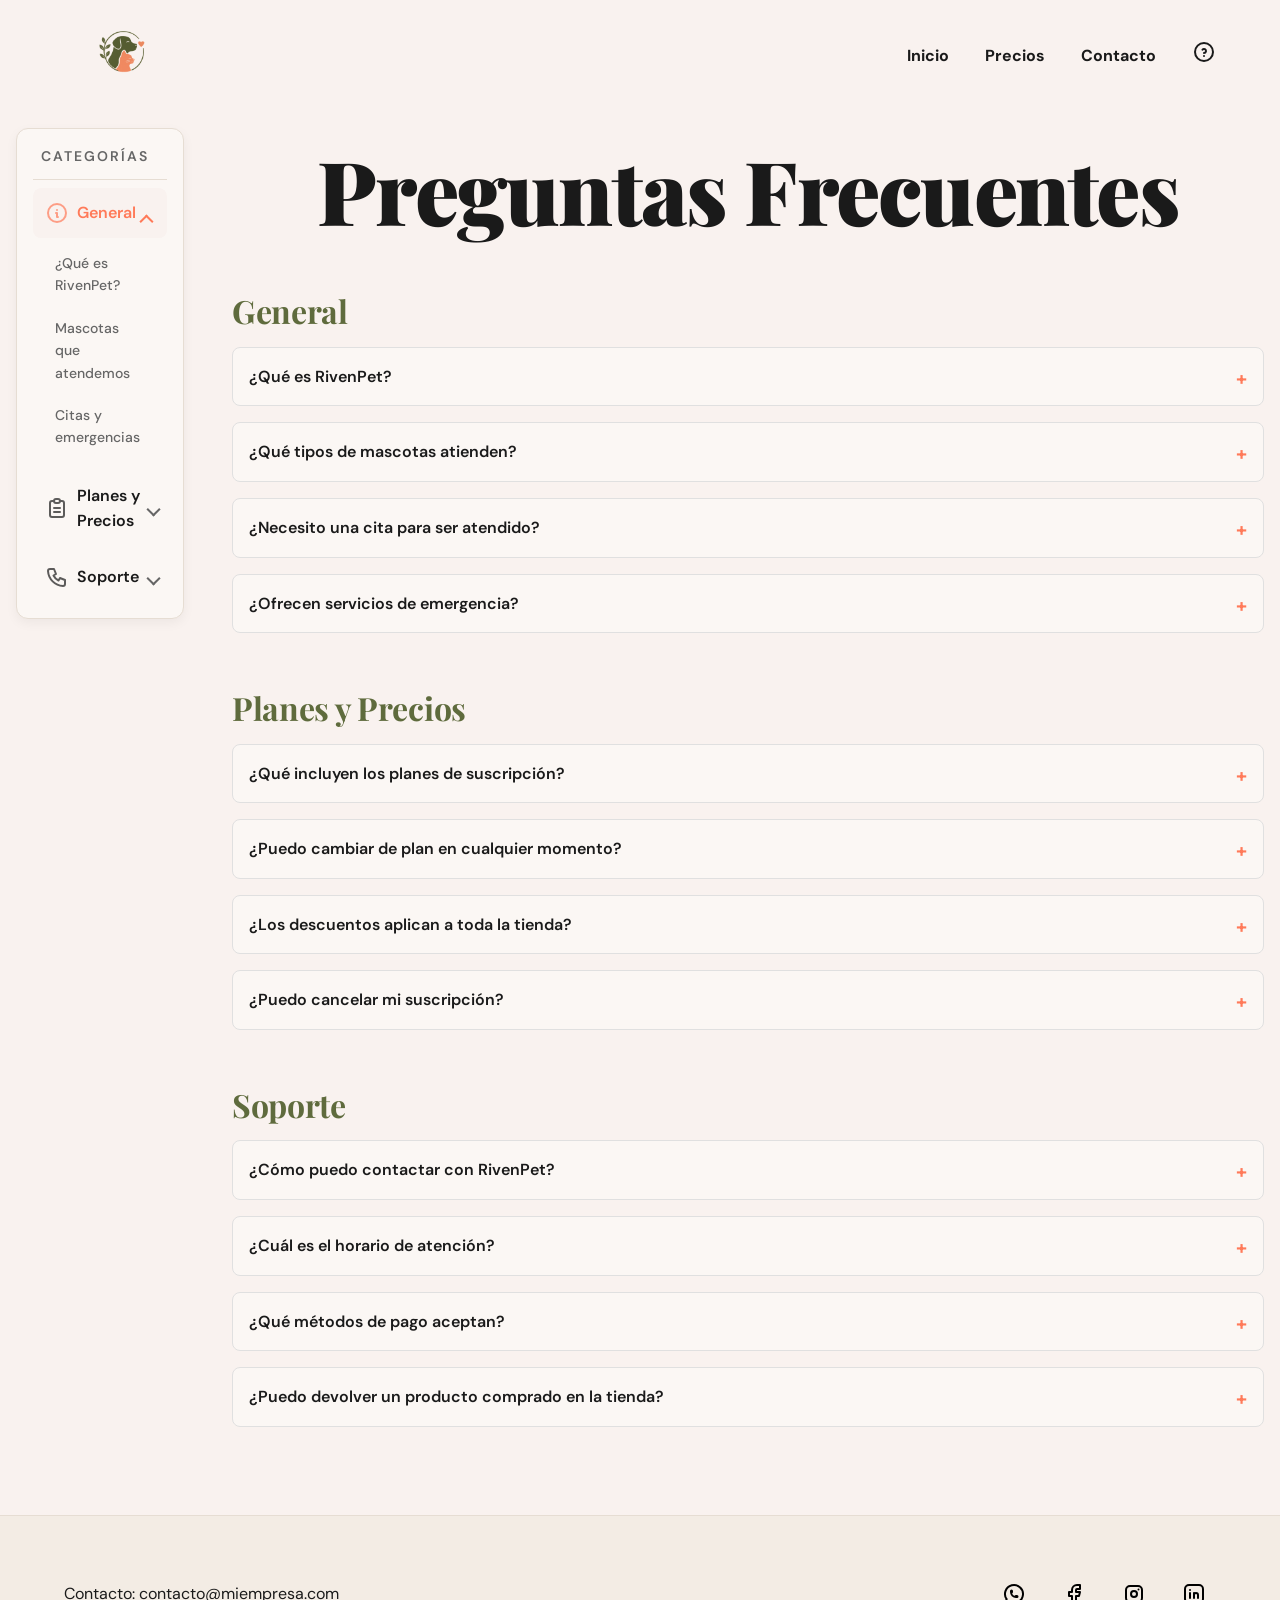
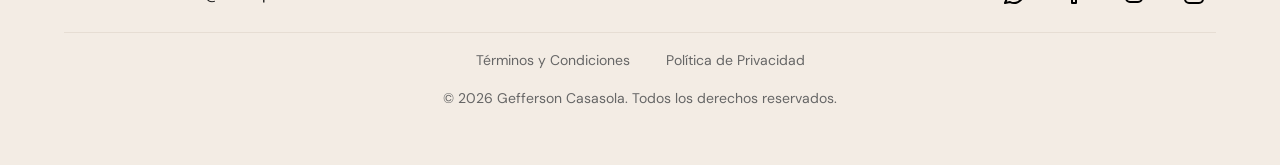
==== commit 63587171: "feat(faq): replace sidebar nav with collapsible accordion - Convert .faq-nav from static link list t" ====
--- a/faq.html
+++ b/faq.html
@@ -5,7 +5,10 @@
     <meta name="viewport" content="width=device-width, initial-scale=1.0" />
     <link rel="preconnect" href="https://fonts.googleapis.com" />
     <link rel="preconnect" href="https://fonts.gstatic.com" crossorigin />
-    <link href="https://fonts.googleapis.com/css2?family=Playfair+Display:ital,wght@0,700;0,900;1,700&family=DM+Sans:wght@400;500;600&display=swap" rel="stylesheet" />
+    <link
+      href="https://fonts.googleapis.com/css2?family=Playfair+Display:ital,wght@0,700;0,900;1,700&family=DM+Sans:wght@400;500;600&display=swap"
+      rel="stylesheet"
+    />
     <link rel="stylesheet" href="css/styles.css" />
     <title>RivenPet | Preguntas Frecuentes</title>
   </head>
@@ -60,7 +63,11 @@
         <a href="index.html">Inicio</a>
         <a href="precios.html">Precios</a>
         <a href="#contacto">Contacto</a>
-        <a href="faq.html" id="icono-faq-mobile" aria-label="Preguntas frecuentes">
+        <a
+          href="faq.html"
+          id="icono-faq-mobile"
+          aria-label="Preguntas frecuentes"
+        >
           <svg
             xmlns="http://www.w3.org/2000/svg"
             width="20"
@@ -75,19 +82,105 @@
             <path stroke="none" d="M0 0h24v24H0z" fill="none" />
             <path d="M3 12a9 9 0 1 0 18 0a9 9 0 0 0 -18 0" />
             <path d="M12 16v.01" />
-            <path d="M12 13a2 2 0 0 0 .914 -3.782a1.98 1.98 0 0 0 -2.414 .483" />
+            <path
+              d="M12 13a2 2 0 0 0 .914 -3.782a1.98 1.98 0 0 0 -2.414 .483"
+            />
           </svg>
           Preguntas frecuentes
         </a>
       </nav>
     </div>
-    <nav class="faq-nav">
-      <h2>Categorías</h2>
-      <ul>
-        <li><a href="#general">General</a></li>
-        <li><a href="#precios">Precios</a></li>
-        <li><a href="#soporte">Soporte</a></li>
-      </ul>
+    <nav class="faq-nav" data-reveal="left">
+      <p class="faq-nav-label">Categorías</p>
+
+      <details class="faq-nav-group" open>
+        <summary>
+          <svg
+            xmlns="http://www.w3.org/2000/svg"
+            width="24"
+            height="24"
+            viewBox="0 0 24 24"
+            fill="none"
+            stroke="currentColor"
+            stroke-width="2"
+            stroke-linecap="round"
+            stroke-linejoin="round"
+            class="icon icon-tabler icons-tabler-outline icon-tabler-info-circle"
+          >
+            <path stroke="none" d="M0 0h24v24H0z" fill="none" />
+            <path d="M3 12a9 9 0 1 0 18 0a9 9 0 0 0 -18 0" />
+            <path d="M12 9h.01" />
+            <path d="M11 12h1v4h1" />
+          </svg>
+          General
+        </summary>
+        <ul>
+          <li><a href="#general">¿Qué es RivenPet?</a></li>
+          <li><a href="#general">Mascotas que atendemos</a></li>
+          <li><a href="#general">Citas y emergencias</a></li>
+        </ul>
+      </details>
+
+      <details class="faq-nav-group">
+        <summary>
+          <svg
+            xmlns="http://www.w3.org/2000/svg"
+            width="24"
+            height="24"
+            viewBox="0 0 24 24"
+            fill="none"
+            stroke="currentColor"
+            stroke-width="2"
+            stroke-linecap="round"
+            stroke-linejoin="round"
+            class="icon icon-tabler icons-tabler-outline icon-tabler-clipboard-text"
+          >
+            <path stroke="none" d="M0 0h24v24H0z" fill="none" />
+            <path
+              d="M9 5h-2a2 2 0 0 0 -2 2v12a2 2 0 0 0 2 2h10a2 2 0 0 0 2 -2v-12a2 2 0 0 0 -2 -2h-2"
+            />
+            <path
+              d="M9 5a2 2 0 0 1 2 -2h2a2 2 0 0 1 2 2a2 2 0 0 1 -2 2h-2a2 2 0 0 1 -2 -2"
+            />
+            <path d="M9 12h6" />
+            <path d="M9 16h6" />
+          </svg>
+          Planes y Precios
+        </summary>
+        <ul>
+          <li><a href="#precios">Qué incluyen los planes</a></li>
+          <li><a href="#precios">Cambio de plan</a></li>
+          <li><a href="#precios">Descuentos y cancelación</a></li>
+        </ul>
+      </details>
+
+      <details class="faq-nav-group">
+        <summary>
+          <svg
+            xmlns="http://www.w3.org/2000/svg"
+            width="24"
+            height="24"
+            viewBox="0 0 24 24"
+            fill="none"
+            stroke="currentColor"
+            stroke-width="2"
+            stroke-linecap="round"
+            stroke-linejoin="round"
+            class="icon icon-tabler icons-tabler-outline icon-tabler-phone"
+          >
+            <path stroke="none" d="M0 0h24v24H0z" fill="none" />
+            <path
+              d="M5 4h4l2 5l-2.5 1.5a11 11 0 0 0 5 5l1.5 -2.5l5 2v4a2 2 0 0 1 -2 2a16 16 0 0 1 -15 -15a2 2 0 0 1 2 -2"
+            />
+          </svg>
+          Soporte
+        </summary>
+        <ul>
+          <li><a href="#soporte">Contacto y horario</a></li>
+          <li><a href="#soporte">Métodos de pago</a></li>
+          <li><a href="#soporte">Devoluciones</a></li>
+        </ul>
+      </details>
     </nav>
     <main class="faq-main">
       <h1 data-reveal="up">Preguntas Frecuentes</h1>
@@ -95,7 +188,7 @@
       <section id="general">
         <h2 data-reveal="up">General</h2>
 
-        <details data-reveal="up" style="--delay:0ms">
+        <details data-reveal="up" style="--delay: 0ms">
           <summary>¿Qué es RivenPet?</summary>
           <p>
             RivenPet es una veterinaria y tienda especializada en el cuidado
@@ -105,7 +198,7 @@
           </p>
         </details>
 
-        <details data-reveal="up" style="--delay:60ms">
+        <details data-reveal="up" style="--delay: 60ms">
           <summary>¿Qué tipos de mascotas atienden?</summary>
           <p>
             Atendemos principalmente perros y gatos de todas las edades. Para
@@ -114,7 +207,7 @@
           </p>
         </details>
 
-        <details data-reveal="up" style="--delay:120ms">
+        <details data-reveal="up" style="--delay: 120ms">
           <summary>¿Necesito una cita para ser atendido?</summary>
           <p>
             Recomendamos agendar una cita para garantizar una atención más
@@ -122,7 +215,7 @@
           </p>
         </details>
 
-        <details data-reveal="up" style="--delay:180ms">
+        <details data-reveal="up" style="--delay: 180ms">
           <summary>¿Ofrecen servicios de emergencia?</summary>
           <p>
             Sí. Contamos con atención para emergencias veterinarias durante
@@ -135,7 +228,7 @@
       <section id="precios">
         <h2 data-reveal="up">Planes y Precios</h2>
 
-        <details data-reveal="up" style="--delay:0ms">
+        <details data-reveal="up" style="--delay: 0ms">
           <summary>¿Qué incluyen los planes de suscripción?</summary>
           <p>
             Nuestros planes incluyen beneficios como consultas veterinarias,
@@ -144,7 +237,7 @@
           </p>
         </details>
 
-        <details data-reveal="up" style="--delay:60ms">
+        <details data-reveal="up" style="--delay: 60ms">
           <summary>¿Puedo cambiar de plan en cualquier momento?</summary>
           <p>
             Sí. Puedes actualizar o cambiar tu plan cuando lo necesites para
@@ -152,7 +245,7 @@
           </p>
         </details>
 
-        <details data-reveal="up" style="--delay:120ms">
+        <details data-reveal="up" style="--delay: 120ms">
           <summary>¿Los descuentos aplican a toda la tienda?</summary>
           <p>
             Los descuentos aplican a la mayoría de productos y servicios.
@@ -161,7 +254,7 @@
           </p>
         </details>
 
-        <details data-reveal="up" style="--delay:180ms">
+        <details data-reveal="up" style="--delay: 180ms">
           <summary>¿Puedo cancelar mi suscripción?</summary>
           <p>
             Sí. Puedes cancelar tu suscripción en cualquier momento. Los
@@ -174,7 +267,7 @@
       <section id="soporte">
         <h2 data-reveal="up">Soporte</h2>
 
-        <details data-reveal="up" style="--delay:0ms">
+        <details data-reveal="up" style="--delay: 0ms">
           <summary>¿Cómo puedo contactar con RivenPet?</summary>
           <p>
             Puedes comunicarte con nosotros mediante WhatsApp, correo
@@ -183,7 +276,7 @@
           </p>
         </details>
 
-        <details data-reveal="up" style="--delay:60ms">
+        <details data-reveal="up" style="--delay: 60ms">
           <summary>¿Cuál es el horario de atención?</summary>
           <p>
             Atendemos de lunes a sábado de 9:00 a.m. a 7:00 p.m. Los horarios
@@ -191,7 +284,7 @@
           </p>
         </details>
 
-        <details data-reveal="up" style="--delay:120ms">
+        <details data-reveal="up" style="--delay: 120ms">
           <summary>¿Qué métodos de pago aceptan?</summary>
           <p>
             Aceptamos tarjetas de crédito y débito, transferencias bancarias y
@@ -199,7 +292,7 @@
           </p>
         </details>
 
-        <details data-reveal="up" style="--delay:180ms">
+        <details data-reveal="up" style="--delay: 180ms">
           <summary>¿Puedo devolver un producto comprado en la tienda?</summary>
           <p>
             Sí. Las devoluciones están sujetas a nuestras políticas de cambios y
@@ -243,37 +336,43 @@
     </footer>
     <script>
       /* ── Hamburger ── */
-      const hamburger = document.querySelector('.btn-hamburger');
-      const mobileMenu = document.getElementById('mobile-menu');
-      const overlay = document.getElementById('nav-overlay');
+      const hamburger = document.querySelector(".btn-hamburger");
+      const mobileMenu = document.getElementById("mobile-menu");
+      const overlay = document.getElementById("nav-overlay");
 
       function toggleMenu(open) {
-        hamburger.classList.toggle('is-open', open);
-        mobileMenu.classList.toggle('is-open', open);
-        overlay.classList.toggle('is-visible', open);
-        hamburger.setAttribute('aria-expanded', open);
-        mobileMenu.setAttribute('aria-hidden', !open);
-        document.body.style.overflow = open ? 'hidden' : '';
+        hamburger.classList.toggle("is-open", open);
+        mobileMenu.classList.toggle("is-open", open);
+        overlay.classList.toggle("is-visible", open);
+        hamburger.setAttribute("aria-expanded", open);
+        mobileMenu.setAttribute("aria-hidden", !open);
+        document.body.style.overflow = open ? "hidden" : "";
       }
 
-      hamburger.addEventListener('click', () => toggleMenu(!mobileMenu.classList.contains('is-open')));
-      overlay.addEventListener('click', () => toggleMenu(false));
-      mobileMenu.querySelectorAll('a').forEach(l => l.addEventListener('click', () => toggleMenu(false)));
+      hamburger.addEventListener("click", () =>
+        toggleMenu(!mobileMenu.classList.contains("is-open")),
+      );
+      overlay.addEventListener("click", () => toggleMenu(false));
+      mobileMenu
+        .querySelectorAll("a")
+        .forEach((l) => l.addEventListener("click", () => toggleMenu(false)));
 
       /* ── Reveal on scroll ── */
       const observer = new IntersectionObserver(
         (entries) => {
           entries.forEach((entry) => {
             if (entry.isIntersecting) {
-              entry.target.classList.add('is-visible');
+              entry.target.classList.add("is-visible");
               observer.unobserve(entry.target);
             }
           });
         },
-        { threshold: 0.12, rootMargin: '0px 0px -48px 0px' }
+        { threshold: 0.12, rootMargin: "0px 0px -48px 0px" },
       );
 
-      document.querySelectorAll('[data-reveal]').forEach((el) => observer.observe(el));
+      document
+        .querySelectorAll("[data-reveal]")
+        .forEach((el) => observer.observe(el));
     </script>
   </body>
 </html>
--- a/css/styles.css
+++ b/css/styles.css
@@ -603,7 +603,6 @@
 
 #content-precios p {
   color: var(--color-text-muted);
-  margin-top: var(--s7);
 }
 
 .planes {
@@ -742,41 +741,125 @@
 
 .faq-nav {
   grid-area: nav;
-
-  padding: var(--s6);
+  padding: var(--s5);
   margin: 0 var(--s5);
-
   background: var(--color-surface);
   border: 1px solid var(--color-border);
   border-radius: var(--radius-12);
-
   box-shadow: var(--shadow-sm);
-}
-
-.faq-nav h2 {
-  margin-bottom: var(--s5);
-  color: var(--color-secondary);
-}
-
-.faq-nav ul {
+  align-self: start;
+}
+
+.faq-nav-label {
+  font-size: var(--text-sm);
+  font-weight: 600;
+  letter-spacing: 0.14em;
+  text-transform: uppercase;
+  color: var(--color-text-muted);
+  padding: 0 var(--s3) var(--s4);
+  border-bottom: 1px solid var(--color-border);
+  margin-bottom: var(--s3);
+}
+
+/* Cada grupo del acordeón */
+.faq-nav-group {
+  border-radius: var(--radius-8);
+  overflow: hidden;
+}
+
+.faq-nav-group + .faq-nav-group {
+  margin-top: var(--s2);
+}
+
+.faq-nav-group summary {
+  display: flex;
+  align-items: center;
+  gap: var(--s3);
+  padding: var(--s4) var(--s4);
+  font-weight: 600;
+  font-size: var(--text-base);
+  color: var(--color-text);
+  cursor: pointer;
   list-style: none;
-  padding: 0;
-}
-
-.faq-nav li + li {
-  margin-top: var(--s4);
-}
-
-.faq-nav a {
-  color: var(--color-text);
+  border-radius: var(--radius-8);
+  transition:
+    background-color var(--transition-fast),
+    color var(--transition-fast);
+  position: relative;
+}
+
+.faq-nav-group summary::-webkit-details-marker { display: none; }
+
+/* Chevron via pseudo-element */
+.faq-nav-group summary::after {
+  content: '';
+  position: absolute;
+  right: var(--s4);
+  top: 50%;
+  transform: translateY(-50%);
+  width: 8px;
+  height: 8px;
+  border-right: 2px solid var(--color-text-muted);
+  border-bottom: 2px solid var(--color-text-muted);
+  rotate: 45deg;
+  transition: rotate var(--transition-fast), border-color var(--transition-fast);
+}
+
+.faq-nav-group[open] summary::after {
+  rotate: -135deg;
+}
+
+.faq-nav-group summary:hover {
+  background-color: var(--color-bg);
+  color: var(--color-primary-dark);
+}
+
+.faq-nav-group summary:hover::after {
+  border-color: var(--color-primary-dark);
+}
+
+.faq-nav-group[open] > summary {
+  color: var(--color-primary-dark);
+  background-color: var(--color-bg);
+}
+
+.faq-nav-group[open] > summary::after {
+  border-color: var(--color-primary-dark);
+}
+
+.faq-nav-group svg {
+  flex-shrink: 0;
+  opacity: 0.7;
+}
+
+/* Links dentro del acordeón */
+.faq-nav-group ul {
+  list-style: none;
+  padding: var(--s2) var(--s3) var(--s3);
+  display: flex;
+  flex-direction: column;
+  gap: var(--s1);
+}
+
+.faq-nav-group ul li a {
+  display: block;
+  padding: var(--s3) var(--s4);
+  font-size: var(--text-sm);
+  font-weight: 500;
+  color: var(--color-text-muted);
   text-decoration: none;
-  font-weight: 600;
-
-  transition: color var(--transition-fast);
-}
-
-.faq-nav a:hover {
+  border-radius: var(--radius-6);
+  border-left: 2px solid transparent;
+  transition:
+    color var(--transition-fast),
+    background-color var(--transition-fast),
+    border-color var(--transition-fast);
+}
+
+.faq-nav-group ul li a:hover {
   color: var(--color-primary-dark);
+  background-color: var(--color-bg);
+  border-left-color: var(--color-primary-dark);
 }
 
 .faq-main {
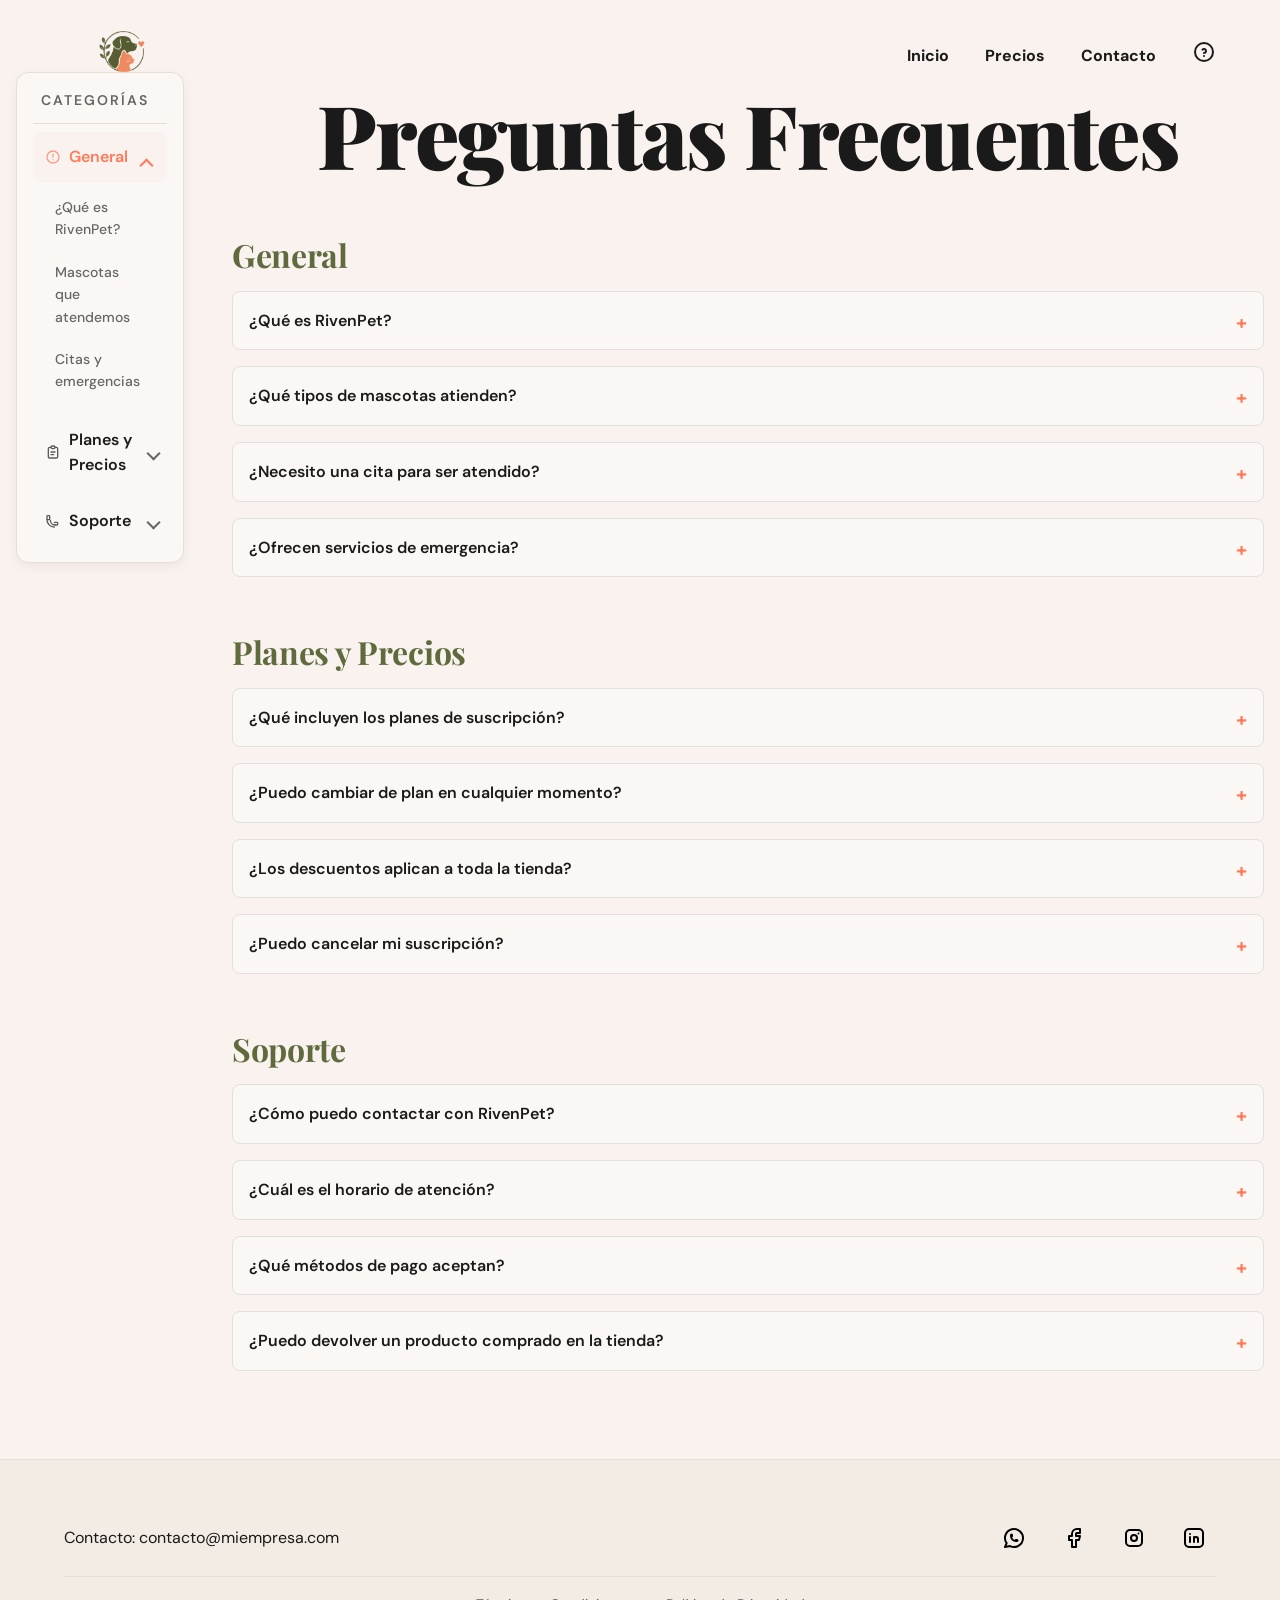
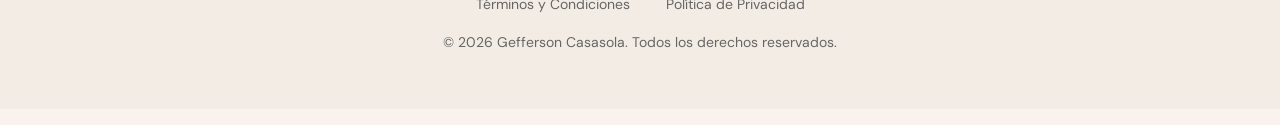
==== commit a2720331: "feat(header): add transparent-to-frosted-glass transition on scroll - Set header to position fixed a" ====
--- a/faq.html
+++ b/faq.html
@@ -5,10 +5,7 @@
     <meta name="viewport" content="width=device-width, initial-scale=1.0" />
     <link rel="preconnect" href="https://fonts.googleapis.com" />
     <link rel="preconnect" href="https://fonts.gstatic.com" crossorigin />
-    <link
-      href="https://fonts.googleapis.com/css2?family=Playfair+Display:ital,wght@0,700;0,900;1,700&family=DM+Sans:wght@400;500;600&display=swap"
-      rel="stylesheet"
-    />
+    <link href="https://fonts.googleapis.com/css2?family=Playfair+Display:ital,wght@0,700;0,900;1,700&family=DM+Sans:wght@400;500;600&display=swap" rel="stylesheet" />
     <link rel="stylesheet" href="css/styles.css" />
     <title>RivenPet | Preguntas Frecuentes</title>
   </head>
@@ -21,7 +18,7 @@
         <div class="nav-links">
           <a href="index.html">Inicio</a>
           <a href="precios.html">Precios</a>
-          <a href="#contacto">Contacto</a>
+          <a href="index.html#contacto">Contacto</a>
           <a href="faq.html" id="icono-faq" aria-label="Preguntas frecuentes">
             <svg
               xmlns="http://www.w3.org/2000/svg"
@@ -62,12 +59,8 @@
       <nav>
         <a href="index.html">Inicio</a>
         <a href="precios.html">Precios</a>
-        <a href="#contacto">Contacto</a>
-        <a
-          href="faq.html"
-          id="icono-faq-mobile"
-          aria-label="Preguntas frecuentes"
-        >
+        <a href="index.html#contacto">Contacto</a>
+        <a href="faq.html" id="icono-faq-mobile" aria-label="Preguntas frecuentes">
           <svg
             xmlns="http://www.w3.org/2000/svg"
             width="20"
@@ -82,9 +75,7 @@
             <path stroke="none" d="M0 0h24v24H0z" fill="none" />
             <path d="M3 12a9 9 0 1 0 18 0a9 9 0 0 0 -18 0" />
             <path d="M12 16v.01" />
-            <path
-              d="M12 13a2 2 0 0 0 .914 -3.782a1.98 1.98 0 0 0 -2.414 .483"
-            />
+            <path d="M12 13a2 2 0 0 0 .914 -3.782a1.98 1.98 0 0 0 -2.414 .483" />
           </svg>
           Preguntas frecuentes
         </a>
@@ -95,23 +86,7 @@
 
       <details class="faq-nav-group" open>
         <summary>
-          <svg
-            xmlns="http://www.w3.org/2000/svg"
-            width="24"
-            height="24"
-            viewBox="0 0 24 24"
-            fill="none"
-            stroke="currentColor"
-            stroke-width="2"
-            stroke-linecap="round"
-            stroke-linejoin="round"
-            class="icon icon-tabler icons-tabler-outline icon-tabler-info-circle"
-          >
-            <path stroke="none" d="M0 0h24v24H0z" fill="none" />
-            <path d="M3 12a9 9 0 1 0 18 0a9 9 0 0 0 -18 0" />
-            <path d="M12 9h.01" />
-            <path d="M11 12h1v4h1" />
-          </svg>
+          <svg xmlns="http://www.w3.org/2000/svg" width="16" height="16" viewBox="0 0 24 24" fill="none" stroke="currentColor" stroke-width="2" stroke-linecap="round" stroke-linejoin="round"><path stroke="none" d="M0 0h24v24H0z" fill="none"/><path d="M3 12a9 9 0 1 0 18 0a9 9 0 0 0 -18 0"/><path d="M12 8v4"/><path d="M12 16v.01"/></svg>
           General
         </summary>
         <ul>
@@ -123,28 +98,7 @@
 
       <details class="faq-nav-group">
         <summary>
-          <svg
-            xmlns="http://www.w3.org/2000/svg"
-            width="24"
-            height="24"
-            viewBox="0 0 24 24"
-            fill="none"
-            stroke="currentColor"
-            stroke-width="2"
-            stroke-linecap="round"
-            stroke-linejoin="round"
-            class="icon icon-tabler icons-tabler-outline icon-tabler-clipboard-text"
-          >
-            <path stroke="none" d="M0 0h24v24H0z" fill="none" />
-            <path
-              d="M9 5h-2a2 2 0 0 0 -2 2v12a2 2 0 0 0 2 2h10a2 2 0 0 0 2 -2v-12a2 2 0 0 0 -2 -2h-2"
-            />
-            <path
-              d="M9 5a2 2 0 0 1 2 -2h2a2 2 0 0 1 2 2a2 2 0 0 1 -2 2h-2a2 2 0 0 1 -2 -2"
-            />
-            <path d="M9 12h6" />
-            <path d="M9 16h6" />
-          </svg>
+          <svg xmlns="http://www.w3.org/2000/svg" width="16" height="16" viewBox="0 0 24 24" fill="none" stroke="currentColor" stroke-width="2" stroke-linecap="round" stroke-linejoin="round"><path stroke="none" d="M0 0h24v24H0z" fill="none"/><path d="M9 5H7a2 2 0 0 0 -2 2v12a2 2 0 0 0 2 2h10a2 2 0 0 0 2 -2V7a2 2 0 0 0 -2 -2h-2"/><path d="M9 5a2 2 0 0 1 2 -2h2a2 2 0 0 1 2 2v0a2 2 0 0 1 -2 2h-2a2 2 0 0 1 -2 -2z"/><path d="M9 12h6"/><path d="M9 16h4"/></svg>
           Planes y Precios
         </summary>
         <ul>
@@ -156,23 +110,7 @@
 
       <details class="faq-nav-group">
         <summary>
-          <svg
-            xmlns="http://www.w3.org/2000/svg"
-            width="24"
-            height="24"
-            viewBox="0 0 24 24"
-            fill="none"
-            stroke="currentColor"
-            stroke-width="2"
-            stroke-linecap="round"
-            stroke-linejoin="round"
-            class="icon icon-tabler icons-tabler-outline icon-tabler-phone"
-          >
-            <path stroke="none" d="M0 0h24v24H0z" fill="none" />
-            <path
-              d="M5 4h4l2 5l-2.5 1.5a11 11 0 0 0 5 5l1.5 -2.5l5 2v4a2 2 0 0 1 -2 2a16 16 0 0 1 -15 -15a2 2 0 0 1 2 -2"
-            />
-          </svg>
+          <svg xmlns="http://www.w3.org/2000/svg" width="16" height="16" viewBox="0 0 24 24" fill="none" stroke="currentColor" stroke-width="2" stroke-linecap="round" stroke-linejoin="round"><path stroke="none" d="M0 0h24v24H0z" fill="none"/><path d="M3 5a1 1 0 0 1 1 -1h2a1 1 0 0 1 1 1v4a1 1 0 0 1 -1 1h-2a1 1 0 0 1 -1 -1z"/><path d="M3 10a11 11 0 0 0 11 11"/><path d="M14 14h4a1 1 0 0 1 1 1v2a1 1 0 0 1 -1 1h-2a1 1 0 0 1 -1 -1"/><path d="M8 11a7 7 0 0 0 7 7"/></svg>
           Soporte
         </summary>
         <ul>
@@ -188,7 +126,7 @@
       <section id="general">
         <h2 data-reveal="up">General</h2>
 
-        <details data-reveal="up" style="--delay: 0ms">
+        <details data-reveal="up" style="--delay:0ms">
           <summary>¿Qué es RivenPet?</summary>
           <p>
             RivenPet es una veterinaria y tienda especializada en el cuidado
@@ -198,7 +136,7 @@
           </p>
         </details>
 
-        <details data-reveal="up" style="--delay: 60ms">
+        <details data-reveal="up" style="--delay:60ms">
           <summary>¿Qué tipos de mascotas atienden?</summary>
           <p>
             Atendemos principalmente perros y gatos de todas las edades. Para
@@ -207,7 +145,7 @@
           </p>
         </details>
 
-        <details data-reveal="up" style="--delay: 120ms">
+        <details data-reveal="up" style="--delay:120ms">
           <summary>¿Necesito una cita para ser atendido?</summary>
           <p>
             Recomendamos agendar una cita para garantizar una atención más
@@ -215,7 +153,7 @@
           </p>
         </details>
 
-        <details data-reveal="up" style="--delay: 180ms">
+        <details data-reveal="up" style="--delay:180ms">
           <summary>¿Ofrecen servicios de emergencia?</summary>
           <p>
             Sí. Contamos con atención para emergencias veterinarias durante
@@ -228,7 +166,7 @@
       <section id="precios">
         <h2 data-reveal="up">Planes y Precios</h2>
 
-        <details data-reveal="up" style="--delay: 0ms">
+        <details data-reveal="up" style="--delay:0ms">
           <summary>¿Qué incluyen los planes de suscripción?</summary>
           <p>
             Nuestros planes incluyen beneficios como consultas veterinarias,
@@ -237,7 +175,7 @@
           </p>
         </details>
 
-        <details data-reveal="up" style="--delay: 60ms">
+        <details data-reveal="up" style="--delay:60ms">
           <summary>¿Puedo cambiar de plan en cualquier momento?</summary>
           <p>
             Sí. Puedes actualizar o cambiar tu plan cuando lo necesites para
@@ -245,7 +183,7 @@
           </p>
         </details>
 
-        <details data-reveal="up" style="--delay: 120ms">
+        <details data-reveal="up" style="--delay:120ms">
           <summary>¿Los descuentos aplican a toda la tienda?</summary>
           <p>
             Los descuentos aplican a la mayoría de productos y servicios.
@@ -254,7 +192,7 @@
           </p>
         </details>
 
-        <details data-reveal="up" style="--delay: 180ms">
+        <details data-reveal="up" style="--delay:180ms">
           <summary>¿Puedo cancelar mi suscripción?</summary>
           <p>
             Sí. Puedes cancelar tu suscripción en cualquier momento. Los
@@ -267,7 +205,7 @@
       <section id="soporte">
         <h2 data-reveal="up">Soporte</h2>
 
-        <details data-reveal="up" style="--delay: 0ms">
+        <details data-reveal="up" style="--delay:0ms">
           <summary>¿Cómo puedo contactar con RivenPet?</summary>
           <p>
             Puedes comunicarte con nosotros mediante WhatsApp, correo
@@ -276,7 +214,7 @@
           </p>
         </details>
 
-        <details data-reveal="up" style="--delay: 60ms">
+        <details data-reveal="up" style="--delay:60ms">
           <summary>¿Cuál es el horario de atención?</summary>
           <p>
             Atendemos de lunes a sábado de 9:00 a.m. a 7:00 p.m. Los horarios
@@ -284,7 +222,7 @@
           </p>
         </details>
 
-        <details data-reveal="up" style="--delay: 120ms">
+        <details data-reveal="up" style="--delay:120ms">
           <summary>¿Qué métodos de pago aceptan?</summary>
           <p>
             Aceptamos tarjetas de crédito y débito, transferencias bancarias y
@@ -292,7 +230,7 @@
           </p>
         </details>
 
-        <details data-reveal="up" style="--delay: 180ms">
+        <details data-reveal="up" style="--delay:180ms">
           <summary>¿Puedo devolver un producto comprado en la tienda?</summary>
           <p>
             Sí. Las devoluciones están sujetas a nuestras políticas de cambios y
@@ -334,45 +272,6 @@
         © 2026 Gefferson Casasola. Todos los derechos reservados.
       </p>
     </footer>
-    <script>
-      /* ── Hamburger ── */
-      const hamburger = document.querySelector(".btn-hamburger");
-      const mobileMenu = document.getElementById("mobile-menu");
-      const overlay = document.getElementById("nav-overlay");
-
-      function toggleMenu(open) {
-        hamburger.classList.toggle("is-open", open);
-        mobileMenu.classList.toggle("is-open", open);
-        overlay.classList.toggle("is-visible", open);
-        hamburger.setAttribute("aria-expanded", open);
-        mobileMenu.setAttribute("aria-hidden", !open);
-        document.body.style.overflow = open ? "hidden" : "";
-      }
-
-      hamburger.addEventListener("click", () =>
-        toggleMenu(!mobileMenu.classList.contains("is-open")),
-      );
-      overlay.addEventListener("click", () => toggleMenu(false));
-      mobileMenu
-        .querySelectorAll("a")
-        .forEach((l) => l.addEventListener("click", () => toggleMenu(false)));
-
-      /* ── Reveal on scroll ── */
-      const observer = new IntersectionObserver(
-        (entries) => {
-          entries.forEach((entry) => {
-            if (entry.isIntersecting) {
-              entry.target.classList.add("is-visible");
-              observer.unobserve(entry.target);
-            }
-          });
-        },
-        { threshold: 0.12, rootMargin: "0px 0px -48px 0px" },
-      );
-
-      document
-        .querySelectorAll("[data-reveal]")
-        .forEach((el) => observer.observe(el));
-    </script>
+    <script src="js/main.js"></script>
   </body>
 </html>
--- a/css/styles.css
+++ b/css/styles.css
@@ -82,6 +82,28 @@
   line-height: 1.6;
   color: var(--color-text);
   background-color: var(--color-bg);
+}
+
+header {
+  position: fixed;
+  top: 0;
+  left: 0;
+  right: 0;
+  z-index: 100;
+  background: transparent;
+  border-bottom: 1px solid transparent;
+  transition:
+    background-color var(--transition-normal),
+    border-color var(--transition-normal),
+    box-shadow var(--transition-normal);
+}
+
+header.is-scrolled {
+  background: rgba(249, 242, 239, 0.82);
+  backdrop-filter: blur(16px);
+  -webkit-backdrop-filter: blur(16px);
+  border-bottom-color: var(--color-border);
+  box-shadow: var(--shadow-sm);
 }
 
 header nav {
@@ -594,7 +616,15 @@
   text-align: center;
 }
 
-/* ========================= PRECIOS.HTML ========================= */
+main {
+  padding-top: 72px; /* compensa el header fijo */
+}
+
+/* faq-layout usa grid, el header ya está en grid-area header,
+   pero al ser fixed sale del flujo — compensamos en faq-nav y faq-main */
+.faq-layout {
+  padding-top: 72px;
+}
 
 #content-precios {
   text-align: center;
@@ -603,6 +633,7 @@
 
 #content-precios p {
   color: var(--color-text-muted);
+  margin-top: var(--s7);
 }
 
 .planes {
@@ -726,17 +757,17 @@
 .faq-layout {
   display: grid;
   grid-template-areas:
-    "header"
     "nav"
     "main"
     "footer";
   grid-template-columns: 1fr;
   gap: var(--s5);
   min-height: 100vh;
+  padding-top: 72px;
 }
 
 .faq-layout header {
-  grid-area: header;
+  grid-area: unset;
 }
 
 .faq-nav {
@@ -970,7 +1001,6 @@
   }
   .faq-layout {
     grid-template-areas:
-      "header header"
       "nav    main"
       "footer footer";
     grid-template-columns: 200px 1fr;
